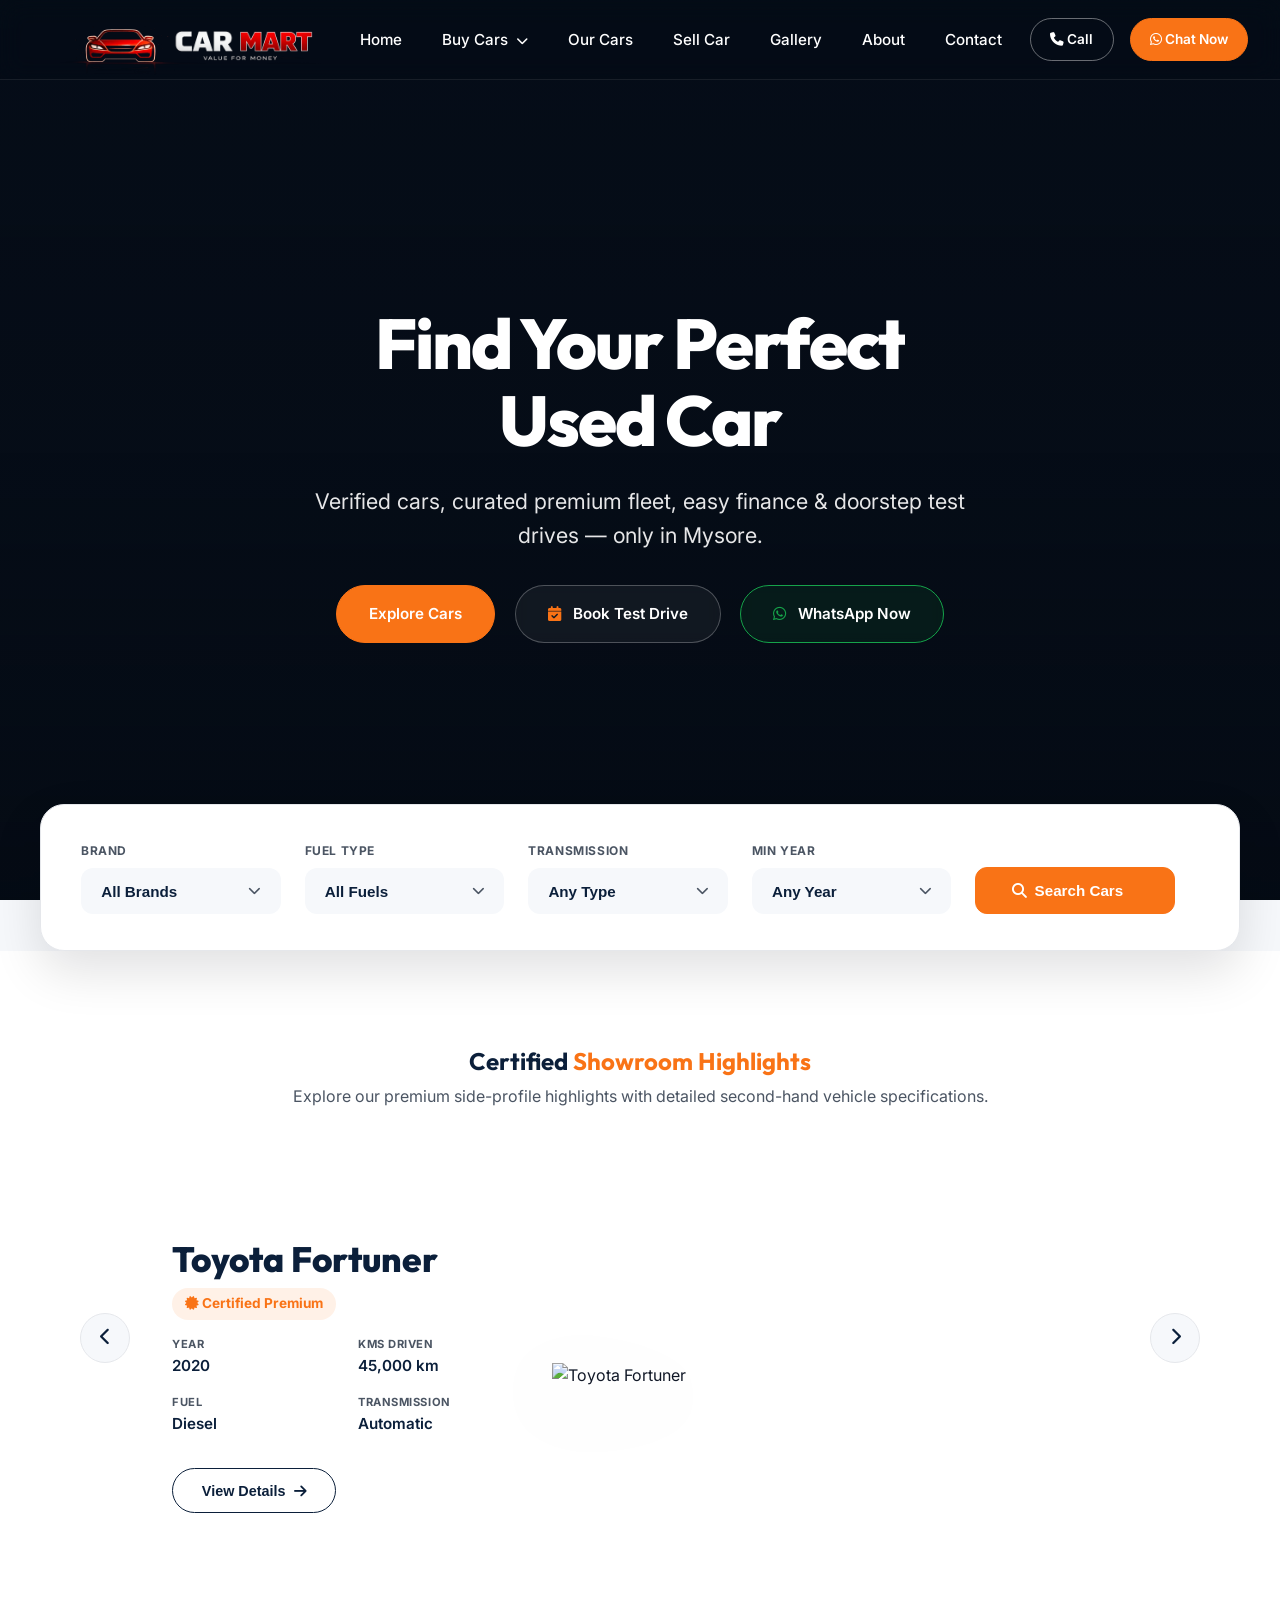
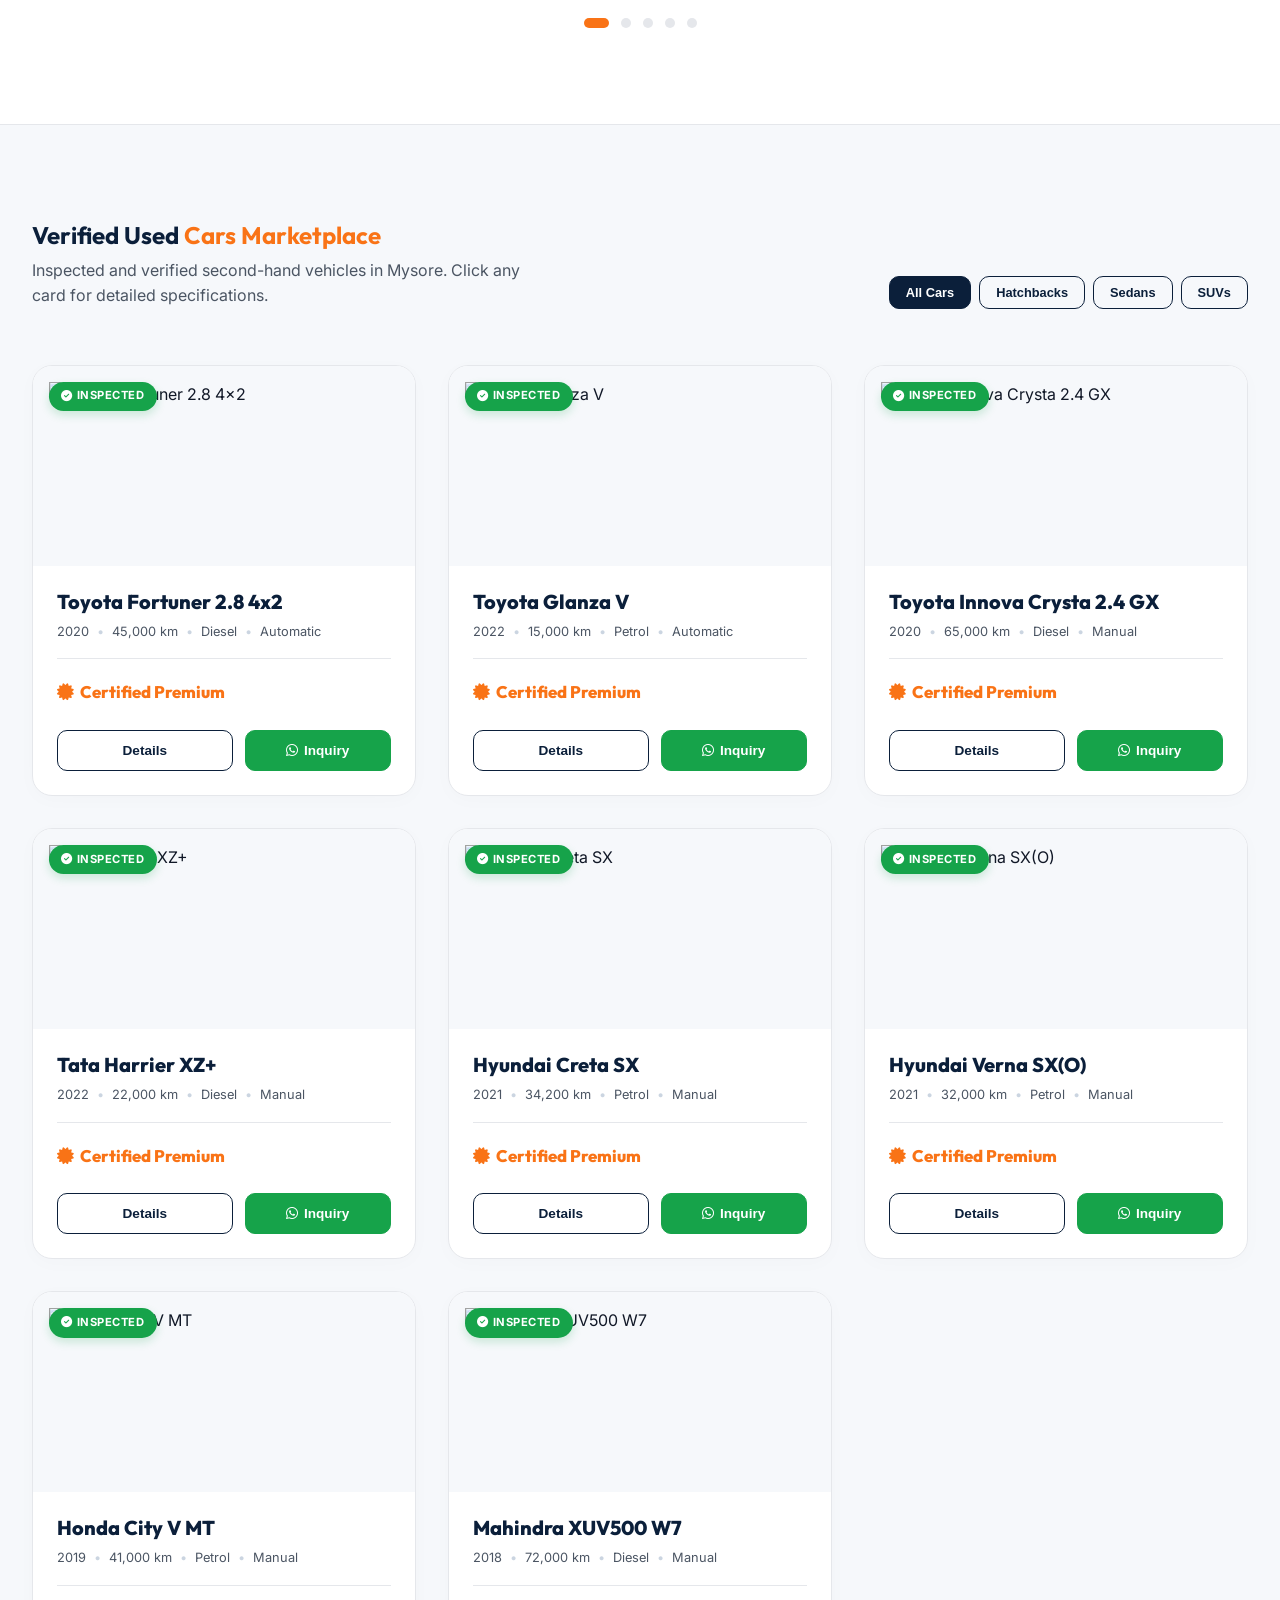
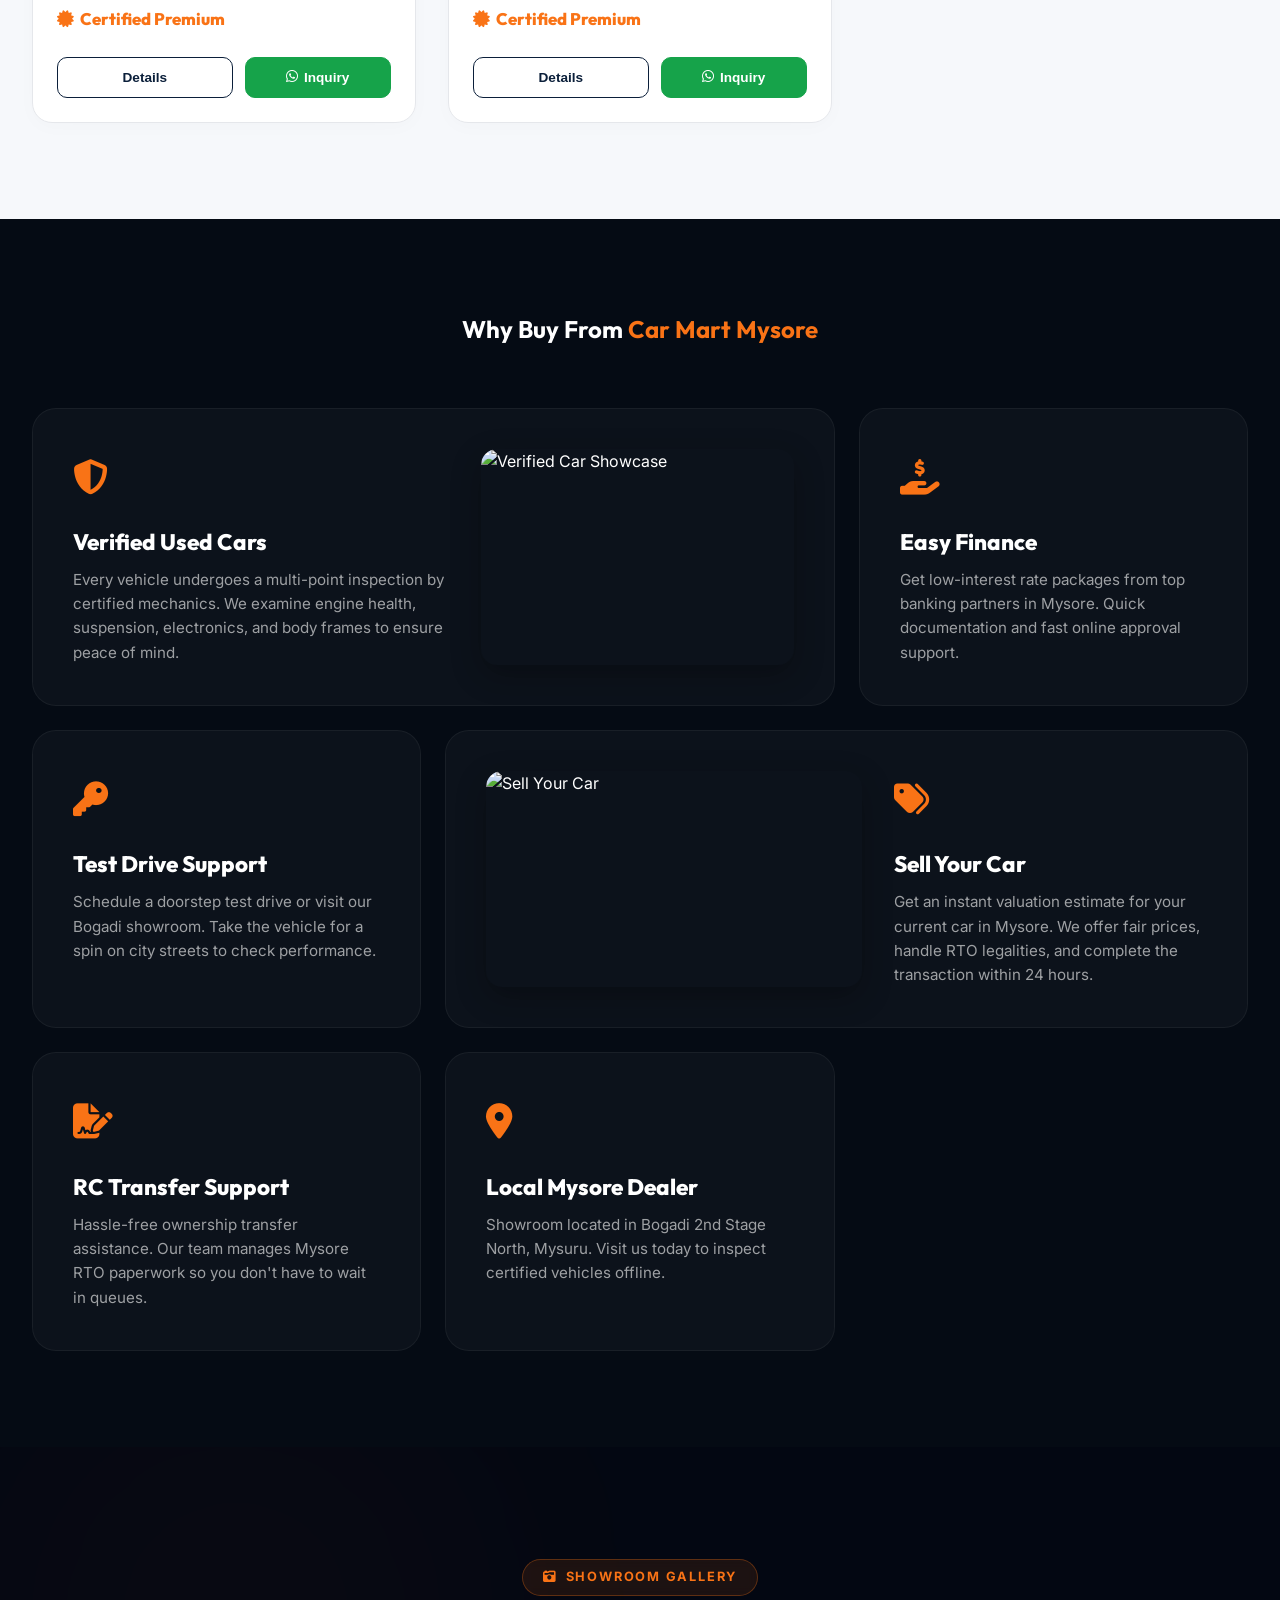
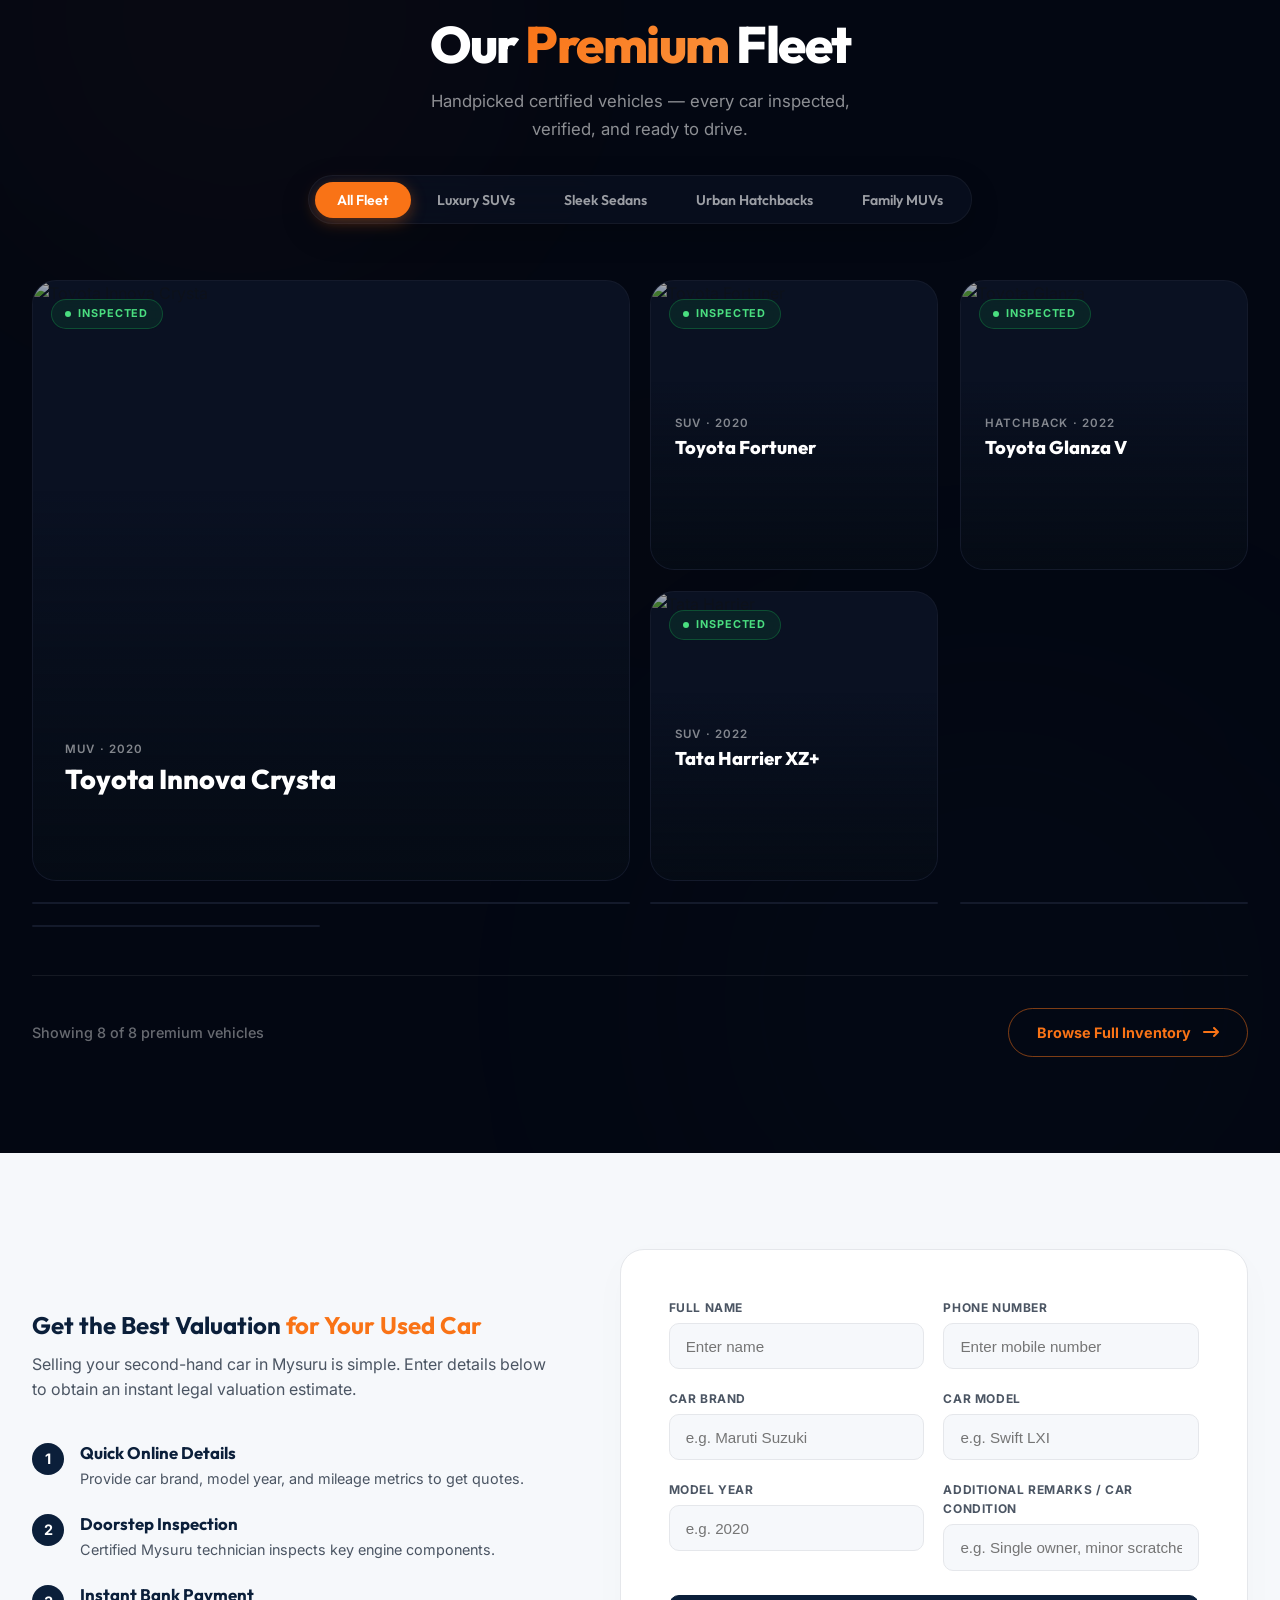
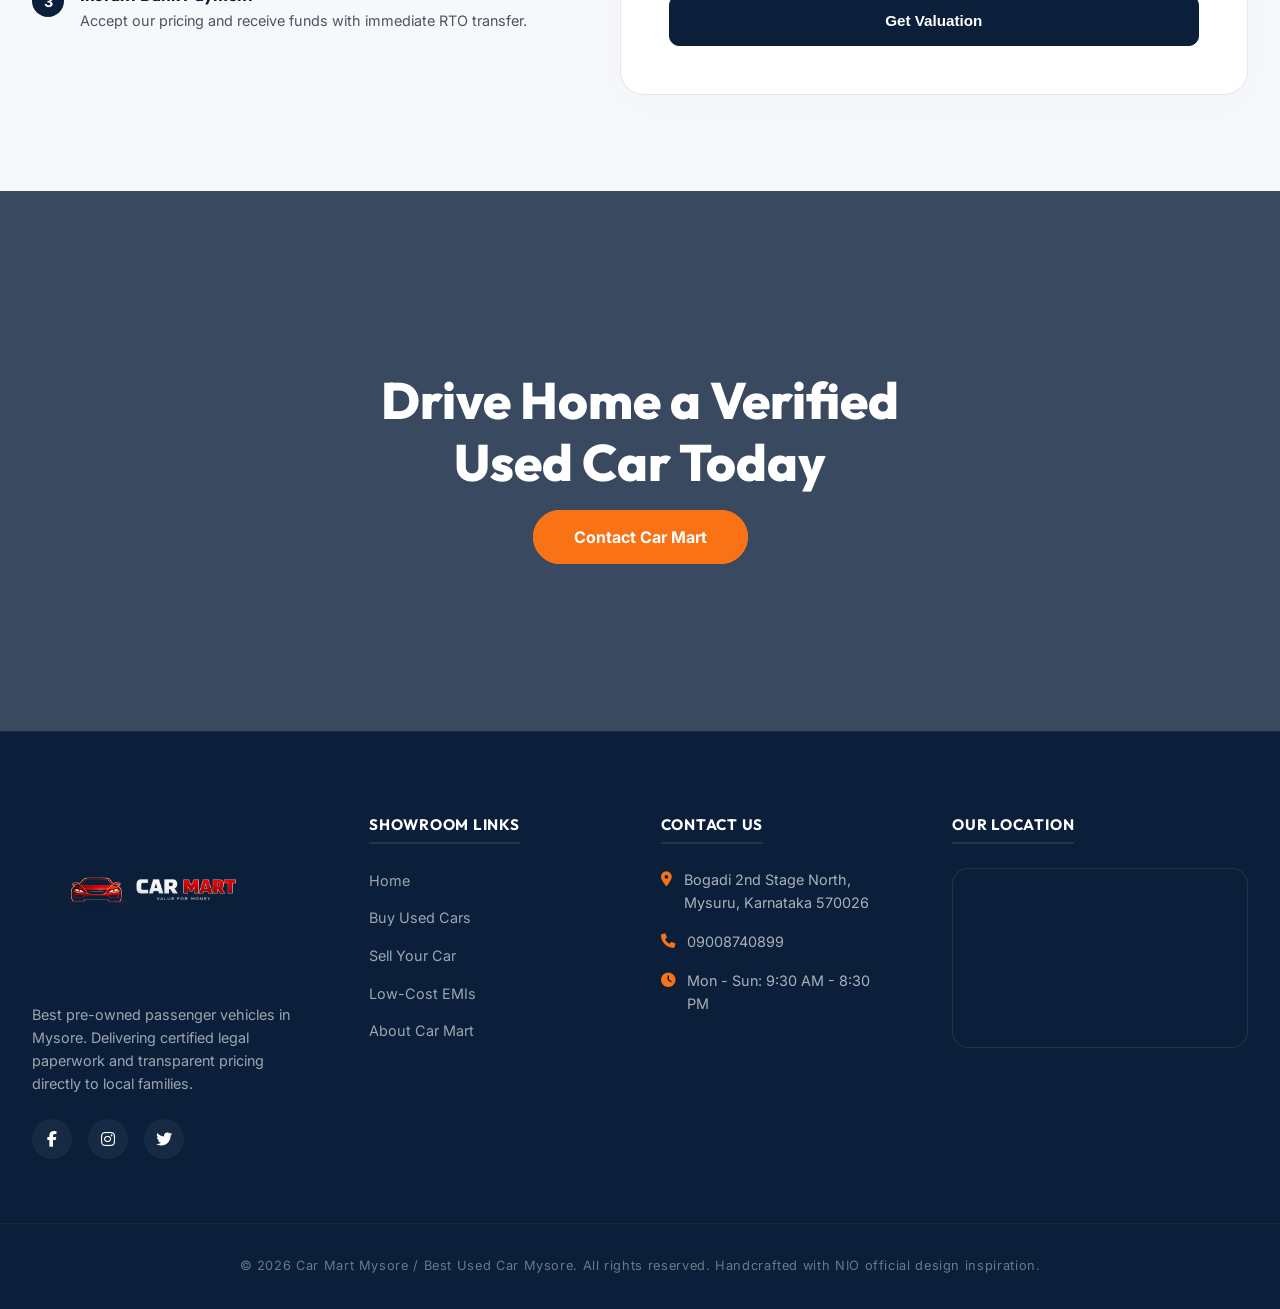
==== index.html @ 40cad40d "Update logo to logo2.png, update favicon, and fix mega menu alignment" ====
<!DOCTYPE html>
<html lang="en">

<head>
  <meta charset="UTF-8">
  <meta name="viewport" content="width=device-width, initial-scale=1.0">
  <title>Car Mart Mysore | Best Used Cars in Mysuru | Verified Second-Hand Showroom</title>
  <link rel="icon" type="image/png" href="logo2.png">
  <meta name="description"
    content="Verified second-hand used cars in Mysuru. Easy finance, multi-point inspections, test drive support, and transparent pricing at Bogadi 2nd Stage.">

  <!-- FontAwesome & CSS Stylesheet -->
  <link rel="stylesheet" href="https://cdnjs.cloudflare.com/ajax/libs/font-awesome/6.4.0/css/all.min.css">
  <link rel="stylesheet" href="style.css">
</head>

<body>


  <!-- ==========================================================================
       1. NAVIGATION BAR & MEGA MENU
       ========================================================================== -->
  <nav id="navbar">
    <div class="container nav-container">
      <a href="#hero" class="logo" style="position: relative; height: 50px; width: 300px;">
        <img src="logo2.png" alt="CAR MART Logo"
          style="height: 220px; width: auto; position: absolute; top: -75px; left: 0; z-index: 1001; pointer-events: none;">
      </a>

      <ul class="nav-links">
        <li class="nav-item"><a href="#hero" class="nav-link">Home</a></li>
        <li class="nav-item nav-item-mega">
          <a href="#featured-cars" class="nav-link">Buy Cars <i class="fa-solid fa-chevron-down"
              style="font-size: 0.75rem; margin-left: 0.25rem;"></i></a>
          <!-- Mega Menu Dropdown -->
          <div class="mega-menu">
            <div class="mega-container">
              <div class="mega-sidebar">
                <div class="mega-sidebar-title">Categories</div>
                <div class="mega-categories">
                  <a href="#featured-cars" class="mega-cat-link" onclick="filterByCategory('Hatchback')">Hatchbacks <i
                      class="fa-solid fa-arrow-right-long"></i></a>
                  <a href="#featured-cars" class="mega-cat-link" onclick="filterByCategory('Sedan')">Sedans <i
                      class="fa-solid fa-arrow-right-long"></i></a>
                  <a href="#featured-cars" class="mega-cat-link" onclick="filterByCategory('SUV')">SUVs <i
                      class="fa-solid fa-arrow-right-long"></i></a>
                  <a href="#featured-cars" class="mega-cat-link" onclick="filterByCategory('MUV')">MUVs / MPVs <i
                      class="fa-solid fa-arrow-right-long"></i></a>
                </div>
              </div>
              <div class="mega-grid">
                <div class="mega-car-card" onclick="triggerCarModal(1)">
                  <img src="public/images/fortuner.png" alt="Toyota Fortuner">
                  <div class="mega-car-name">Toyota Fortuner</div>
                </div>
                <div class="mega-car-card" onclick="triggerCarModal(2)">
                  <img src="public/images/glanza.png" alt="Toyota Glanza">
                  <div class="mega-car-name">Toyota Glanza</div>
                </div>
                <div class="mega-car-card" onclick="triggerCarModal(3)">
                  <img src="public/images/innova.png" alt="Toyota Innova Crysta">
                  <div class="mega-car-name">Innova Crysta</div>
                </div>
                <div class="mega-car-card" onclick="triggerCarModal(4)">
                  <img src="public/images/harrier.png" alt="Tata Harrier">
                  <div class="mega-car-name">Tata Harrier</div>
                </div>
                <div class="mega-car-card" onclick="triggerCarModal(5)">
                  <img src="public/images/creta.png" alt="Hyundai Creta">
                  <div class="mega-car-name">Hyundai Creta</div>
                </div>
                <div class="mega-car-card" onclick="triggerCarModal(6)">
                  <img src="public/images/verna.png" alt="Hyundai Verna">
                  <div class="mega-car-name">Hyundai Verna</div>
                </div>
                <div class="mega-car-card" onclick="triggerCarModal(7)">
                  <img src="public/images/city.png" alt="Honda City">
                  <div class="mega-car-name">Honda City</div>
                </div>
                <div class="mega-car-card" onclick="triggerCarModal(8)">
                  <img src="public/images/xuv500.png" alt="Mahindra XUV500">
                  <div class="mega-car-name">Mahindra XUV500</div>
                </div>
              </div>
            </div>
          </div>
        </li>
        <li class="nav-item"><a href="cars.html" class="nav-link">Our Cars</a></li>
        <li class="nav-item"><a href="#sell-car" class="nav-link">Sell Car</a></li>
        <li class="nav-item"><a href="#gallery" class="nav-link">Gallery</a></li>
        <li class="nav-item"><a href="#modular-grid" class="nav-link">About</a></li>
        <li class="nav-item"><a href="#contact" class="nav-link">Contact</a></li>
      </ul>

      <div class="nav-ctas">
        <a href="tel:09008740899" class="btn-nav btn-nav-outline"><i class="fa-solid fa-phone"></i> Call</a>
        <a href="https://wa.me/919008740899" target="_blank" class="btn-nav btn-nav-solid"><i
            class="fa-brands fa-whatsapp"></i> Chat Now</a>
      </div>
    </div>
  </nav>

  <!-- ==========================================================================
       2. FULLSCREEN CINEMATIC HERO
       ========================================================================== -->
  <header id="hero" style="background: #060e1a;">
    <video class="hero-video-bg" autoplay loop muted playsinline preload="auto">
      <source src="banner 2.mp4" type="video/mp4">
    </video>
    <div class="hero-overlay"></div>

    <div class="container">
      <div class="hero-content">
        <div class="hero-title-wrap">
          <h1 class="hero-title">Find Your Perfect<br>Used Car</h1>
        </div>
        <p class="hero-subtitle">Verified cars, curated premium fleet, easy finance &amp; doorstep test drives — only in
          Mysore.</p>
        <div class="hero-buttons">
          <a href="#featured-cars" class="btn-hero btn-hero-solid">Explore Cars</a>
          <a href="https://wa.me/919008740899?text=Hello%20Car%20Mart,%20I%20would%20like%20to%20book%20a%20doorstep%20test%20drive."
            target="_blank" class="btn-hero btn-hero-outline"><i class="fa-solid fa-calendar-check"
              style="margin-right:0.5rem;color:var(--accent-orange);"></i> Book Test Drive</a>
          <a href="https://wa.me/919008740899" target="_blank" class="btn-hero btn-hero-outline"
            style="border-color:#16A34A;background:rgba(22,163,74,0.1);"><i class="fa-brands fa-whatsapp"
              style="margin-right:0.5rem;color:#16A34A;"></i> WhatsApp Now</a>
        </div>
      </div>
    </div>

    <div class="scroll-indicator" onclick="scrollToSection('#search-section')">
      <span>Discover</span>
      <i class="fa-solid fa-chevron-down"></i>
    </div>
  </header>

  <!-- ==========================================================================
       3. FLOATING SEARCH PANEL
       ========================================================================== -->
  <div class="search-panel-wrapper" id="search-section">
    <div class="search-panel">
      <form class="search-grid" id="search-form" onsubmit="event.preventDefault(); handleSearchSubmit();">
        <div class="search-field">
          <label for="search-brand">Brand</label>
          <div class="search-select-wrapper">
            <select class="search-select" id="search-brand">
              <option value="">All Brands</option>
              <option value="Maruti Suzuki">Maruti Suzuki</option>
              <option value="Hyundai">Hyundai</option>
              <option value="Honda">Honda</option>
              <option value="Toyota">Toyota</option>
              <option value="Tata">Tata</option>
              <option value="Mahindra">Mahindra</option>
              <option value="Renault">Renault</option>
            </select>
          </div>
        </div>

        <div class="search-field">
          <label for="search-fuel">Fuel Type</label>
          <div class="search-select-wrapper">
            <select class="search-select" id="search-fuel">
              <option value="">All Fuels</option>
              <option value="Petrol">Petrol</option>
              <option value="Diesel">Diesel</option>
            </select>
          </div>
        </div>

        <div class="search-field">
          <label for="search-transmission">Transmission</label>
          <div class="search-select-wrapper">
            <select class="search-select" id="search-transmission">
              <option value="">Any Type</option>
              <option value="Manual">Manual</option>
              <option value="Automatic">Automatic</option>
            </select>
          </div>
        </div>

        <div class="search-field">
          <label for="search-year">Min Year</label>
          <div class="search-select-wrapper">
            <select class="search-select" id="search-year">
              <option value="">Any Year</option>
              <option value="2018">2018 & Above</option>
              <option value="2020">2020 & Above</option>
              <option value="2021">2021 & Above</option>
              <option value="2022">2022</option>
            </select>
          </div>
        </div>

        <button type="submit" class="btn-search">
          <i class="fa-solid fa-magnifying-glass"></i> Search Cars
        </button>
      </form>
    </div>
  </div>

  <!-- ==========================================================================
       4. WHITE CAR SLIDER SECTION
       ========================================================================== -->
  <section id="product-slider">
    <div class="container slider-container">
      <div class="slider-title">
        <h2>Certified <span>Showroom Highlights</span></h2>
        <p style="color: var(--text-muted); margin-top: 0.5rem;">Explore our premium side-profile highlights with
          detailed second-hand vehicle specifications.</p>
      </div>

      <button class="slider-arrow slider-arrow-left" onclick="slidePrev()"><i
          class="fa-solid fa-chevron-left"></i></button>
      <button class="slider-arrow slider-arrow-right" onclick="slideNext()"><i
          class="fa-solid fa-chevron-right"></i></button>

      <div class="slider-viewport" id="slider-viewport">
        <!-- Slide 1: Toyota Fortuner -->
        <div class="slide active" data-index="0">
          <div class="slide-content-left">
            <h3 class="slide-car-name">Toyota Fortuner</h3>
            <span class="slide-car-badge"
              style="display: inline-block; background: rgba(249, 115, 22, 0.1); color: var(--accent-orange); font-size: 0.85rem; font-weight: 700; padding: 0.3rem 0.8rem; border-radius: 9999px; margin-bottom: 1rem;"><i
                class="fa-solid fa-certificate"></i> Certified Premium</span>
            <div class="slide-specs-grid">
              <div class="slide-spec-item">
                <span class="slide-spec-label">Year</span>
                <span class="slide-spec-value">2020</span>
              </div>
              <div class="slide-spec-item">
                <span class="slide-spec-label">KMs Driven</span>
                <span class="slide-spec-value">45,000 km</span>
              </div>
              <div class="slide-spec-item">
                <span class="slide-spec-label">Fuel</span>
                <span class="slide-spec-value">Diesel</span>
              </div>
              <div class="slide-spec-item">
                <span class="slide-spec-label">Transmission</span>
                <span class="slide-spec-value">Automatic</span>
              </div>
            </div>
            <button class="btn-slide-detail" onclick="triggerCarModal(1)">View Details <i
                class="fa-solid fa-arrow-right"></i></button>
          </div>
          <div class="slide-image-right">
            <img src="public/images/fortuner.png" alt="Toyota Fortuner">
          </div>
        </div>

        <!-- Slide 2: Toyota Glanza -->
        <div class="slide" data-index="1">
          <div class="slide-content-left">
            <h3 class="slide-car-name">Toyota Glanza</h3>
            <span class="slide-car-badge"
              style="display: inline-block; background: rgba(249, 115, 22, 0.1); color: var(--accent-orange); font-size: 0.85rem; font-weight: 700; padding: 0.3rem 0.8rem; border-radius: 9999px; margin-bottom: 1rem;"><i
                class="fa-solid fa-certificate"></i> Certified Premium</span>
            <div class="slide-specs-grid">
              <div class="slide-spec-item">
                <span class="slide-spec-label">Year</span>
                <span class="slide-spec-value">2022</span>
              </div>
              <div class="slide-spec-item">
                <span class="slide-spec-label">KMs Driven</span>
                <span class="slide-spec-value">15,000 km</span>
              </div>
              <div class="slide-spec-item">
                <span class="slide-spec-label">Fuel</span>
                <span class="slide-spec-value">Petrol</span>
              </div>
              <div class="slide-spec-item">
                <span class="slide-spec-label">Transmission</span>
                <span class="slide-spec-value">Automatic</span>
              </div>
            </div>
            <button class="btn-slide-detail" onclick="triggerCarModal(2)">View Details <i
                class="fa-solid fa-arrow-right"></i></button>
          </div>
          <div class="slide-image-right">
            <img src="public/images/glanza.png" alt="Toyota Glanza">
          </div>
        </div>

        <!-- Slide 3: Toyota Innova Crysta -->
        <div class="slide" data-index="2">
          <div class="slide-content-left">
            <h3 class="slide-car-name">Toyota Innova Crysta</h3>
            <span class="slide-car-badge"
              style="display: inline-block; background: rgba(249, 115, 22, 0.1); color: var(--accent-orange); font-size: 0.85rem; font-weight: 700; padding: 0.3rem 0.8rem; border-radius: 9999px; margin-bottom: 1rem;"><i
                class="fa-solid fa-certificate"></i> Certified Premium</span>
            <div class="slide-specs-grid">
              <div class="slide-spec-item">
                <span class="slide-spec-label">Year</span>
                <span class="slide-spec-value">2020</span>
              </div>
              <div class="slide-spec-item">
                <span class="slide-spec-label">KMs Driven</span>
                <span class="slide-spec-value">65,000 km</span>
              </div>
              <div class="slide-spec-item">
                <span class="slide-spec-label">Fuel</span>
                <span class="slide-spec-value">Diesel</span>
              </div>
              <div class="slide-spec-item">
                <span class="slide-spec-label">Transmission</span>
                <span class="slide-spec-value">Manual</span>
              </div>
            </div>
            <button class="btn-slide-detail" onclick="triggerCarModal(3)">View Details <i
                class="fa-solid fa-arrow-right"></i></button>
          </div>
          <div class="slide-image-right">
            <img src="public/images/innova.png" alt="Toyota Innova Crysta">
          </div>
        </div>

        <!-- Slide 4: Tata Harrier -->
        <div class="slide" data-index="3">
          <div class="slide-content-left">
            <h3 class="slide-car-name">Tata Harrier</h3>
            <span class="slide-car-badge"
              style="display: inline-block; background: rgba(249, 115, 22, 0.1); color: var(--accent-orange); font-size: 0.85rem; font-weight: 700; padding: 0.3rem 0.8rem; border-radius: 9999px; margin-bottom: 1rem;"><i
                class="fa-solid fa-certificate"></i> Certified Premium</span>
            <div class="slide-specs-grid">
              <div class="slide-spec-item">
                <span class="slide-spec-label">Year</span>
                <span class="slide-spec-value">2022</span>
              </div>
              <div class="slide-spec-item">
                <span class="slide-spec-label">KMs Driven</span>
                <span class="slide-spec-value">22,000 km</span>
              </div>
              <div class="slide-spec-item">
                <span class="slide-spec-label">Fuel</span>
                <span class="slide-spec-value">Diesel</span>
              </div>
              <div class="slide-spec-item">
                <span class="slide-spec-label">Transmission</span>
                <span class="slide-spec-value">Manual</span>
              </div>
            </div>
            <button class="btn-slide-detail" onclick="triggerCarModal(4)">View Details <i
                class="fa-solid fa-arrow-right"></i></button>
          </div>
          <div class="slide-image-right">
            <img src="public/images/harrier.png" alt="Tata Harrier">
          </div>
        </div>

        <!-- Slide 5: Hyundai Creta -->
        <div class="slide" data-index="4">
          <div class="slide-content-left">
            <h3 class="slide-car-name">Hyundai Creta</h3>
            <span class="slide-car-badge"
              style="display: inline-block; background: rgba(249, 115, 22, 0.1); color: var(--accent-orange); font-size: 0.85rem; font-weight: 700; padding: 0.3rem 0.8rem; border-radius: 9999px; margin-bottom: 1rem;"><i
                class="fa-solid fa-certificate"></i> Certified Premium</span>
            <div class="slide-specs-grid">
              <div class="slide-spec-item">
                <span class="slide-spec-label">Year</span>
                <span class="slide-spec-value">2021</span>
              </div>
              <div class="slide-spec-item">
                <span class="slide-spec-label">KMs Driven</span>
                <span class="slide-spec-value">34,200 km</span>
              </div>
              <div class="slide-spec-item">
                <span class="slide-spec-label">Fuel</span>
                <span class="slide-spec-value">Petrol</span>
              </div>
              <div class="slide-spec-item">
                <span class="slide-spec-label">Transmission</span>
                <span class="slide-spec-value">Manual</span>
              </div>
            </div>
            <button class="btn-slide-detail" onclick="triggerCarModal(5)">View Details <i
                class="fa-solid fa-arrow-right"></i></button>
          </div>
          <div class="slide-image-right">
            <img src="public/images/creta.png" alt="Hyundai Creta">
          </div>
        </div>
      </div>

      <div class="slider-dots" id="slider-dots">
        <button class="slider-dot active" onclick="slideTo(0)"></button>
        <button class="slider-dot" onclick="slideTo(1)"></button>
        <button class="slider-dot" onclick="slideTo(2)"></button>
        <button class="slider-dot" onclick="slideTo(3)"></button>
        <button class="slider-dot" onclick="slideTo(4)"></button>
      </div>
    </div>
  </section>

  <!-- ==========================================================================
       5. FEATURED USED CARS GRID
       ========================================================================== -->
  <section id="featured-cars">
    <div class="container">
      <div class="section-header">
        <div>
          <h2 class="section-title">Verified Used <span>Cars Marketplace</span></h2>
          <p class="section-desc">Inspected and verified second-hand vehicles in Mysore. Click any card for detailed
            specifications.</p>
        </div>
        <div id="filter-pills-container" style="display: flex; gap: 0.5rem; flex-wrap: wrap;">
          <button class="btn-card-detail"
            style="padding: 0.5rem 1rem; font-size: 0.8rem; background: var(--primary); color: #FFF; border-color: var(--primary);"
            id="btn-filter-all" onclick="resetFilters()">All Cars</button>
          <button class="btn-card-detail" style="padding: 0.5rem 1rem; font-size: 0.8rem;" id="btn-filter-hatch"
            onclick="filterByCategory('Hatchback')">Hatchbacks</button>
          <button class="btn-card-detail" style="padding: 0.5rem 1rem; font-size: 0.8rem;" id="btn-filter-sedan"
            onclick="filterByCategory('Sedan')">Sedans</button>
          <button class="btn-card-detail" style="padding: 0.5rem 1rem; font-size: 0.8rem;" id="btn-filter-suv"
            onclick="filterByCategory('SUV')">SUVs</button>
        </div>
      </div>

      <div class="grid car-grid" id="cars-grid-container">
        <!-- Rendered Dynamically via JS -->
      </div>
    </div>
  </section>

  <!-- ==========================================================================
       6. BLACK MODULAR GRID SECTION
       ========================================================================== -->
  <section id="modular-grid">
    <div class="container">
      <h2 class="grid-title">Why Buy From <span>Car Mart Mysore</span></h2>

      <div class="modular-layout">
        <!-- Card 1: Verified Cars (Double Width) -->
        <div class="grid-card grid-card-double">
          <div>
            <div class="grid-card-icon"><i class="fa-solid fa-shield-halved"></i></div>
            <h3 class="grid-card-title">Verified Used Cars</h3>
            <p class="grid-card-text">Every vehicle undergoes a multi-point inspection by certified mechanics. We
              examine engine health, suspension, electronics, and body frames to ensure peace of mind.</p>
          </div>
          <img src="public/images/creta.png" alt="Verified Car Showcase" class="grid-card-double-img">
        </div>

        <!-- Card 2: Easy Finance -->
        <div class="grid-card">
          <div>
            <div class="grid-card-icon"><i class="fa-solid fa-hand-holding-dollar"></i></div>
            <h3 class="grid-card-title">Easy Finance</h3>
            <p class="grid-card-text">Get low-interest rate packages from top banking partners in Mysore. Quick
              documentation and fast online approval support.</p>
          </div>
        </div>

        <!-- Card 3: Test Drive Available -->
        <div class="grid-card">
          <div>
            <div class="grid-card-icon"><i class="fa-solid fa-key"></i></div>
            <h3 class="grid-card-title">Test Drive Support</h3>
            <p class="grid-card-text">Schedule a doorstep test drive or visit our Bogadi showroom. Take the vehicle for
              a spin on city streets to check performance.</p>
          </div>
        </div>

        <!-- Card 4: Sell Your Car (Double Width) -->
        <div class="grid-card grid-card-double">
          <img src="public/images/swift.png" alt="Sell Your Car" class="grid-card-double-img">
          <div>
            <div class="grid-card-icon"><i class="fa-solid fa-tags"></i></div>
            <h3 class="grid-card-title">Sell Your Car</h3>
            <p class="grid-card-text">Get an instant valuation estimate for your current car in Mysore. We offer fair
              prices, handle RTO legalities, and complete the transaction within 24 hours.</p>
          </div>
        </div>

        <!-- Card 5: RC Transfer Support -->
        <div class="grid-card">
          <div>
            <div class="grid-card-icon"><i class="fa-solid fa-file-signature"></i></div>
            <h3 class="grid-card-title">RC Transfer Support</h3>
            <p class="grid-card-text">Hassle-free ownership transfer assistance. Our team manages Mysore RTO paperwork
              so you don't have to wait in queues.</p>
          </div>
        </div>

        <!-- Card 6: Local Mysore Dealer -->
        <div class="grid-card">
          <div>
            <div class="grid-card-icon"><i class="fa-solid fa-location-dot"></i></div>
            <h3 class="grid-card-title">Local Mysore Dealer</h3>
            <p class="grid-card-text">Showroom located in Bogadi 2nd Stage North, Mysuru. Visit us today to inspect
              certified vehicles offline.</p>
          </div>
        </div>
      </div>
    </div>
  </section>



  <!-- ==========================================================================
       8. PREMIUM GALLERY SECTION
       ========================================================================== -->
  <section id="gallery" class="gallery-section">
    <div class="gallery-bg-blur glow-1"></div>
    <div class="gallery-bg-blur glow-2"></div>
    <div class="gallery-bg-blur glow-3"></div>

    <div class="container">
      <!-- Section Header -->
      <div class="gallery-header">
        <div class="gallery-label"><i class="fa-solid fa-camera-retro"></i> Showroom Gallery</div>
        <h2 class="gallery-title">Our <span>Premium</span> Fleet</h2>
        <p class="gallery-subtitle">Handpicked certified vehicles — every car inspected, verified, and ready to drive.
        </p>
      </div>

      <!-- Gallery Category Filters -->
      <div class="gallery-filters-wrapper">
        <div class="gallery-filters">
          <button class="gallery-filter-btn active" onclick="filterGallery('All', this)">All Fleet</button>
          <button class="gallery-filter-btn" onclick="filterGallery('SUV', this)">Luxury SUVs</button>
          <button class="gallery-filter-btn" onclick="filterGallery('Sedan', this)">Sleek Sedans</button>
          <button class="gallery-filter-btn" onclick="filterGallery('Hatchback', this)">Urban Hatchbacks</button>
          <button class="gallery-filter-btn" onclick="filterGallery('MUV', this)">Family MUVs</button>
        </div>
      </div>

      <!-- Main Gallery Grid -->
      <div class="gallery-grid">

        <!-- SPOTLIGHT: Large feature card (spans 2 rows) -->
        <div class="gallery-item gallery-spotlight" data-category="MUV" onclick="triggerCarModal(3)">
          <div class="gallery-glow"></div>
          <div class="gallery-img-wrap">
            <img src="public/images/innova.png" alt="Toyota Innova Crysta" loading="lazy">
          </div>
          <div class="gallery-overlay">
            <div class="gallery-tag"><span class="gallery-tag-dot"></span> Inspected</div>
            <div class="gallery-item-info">
              <span class="gallery-item-cat">MUV · 2020</span>
              <h3 class="gallery-item-name">Toyota Innova Crysta</h3>
              <div class="gallery-item-specs">
                <span class="spec-pill"><i class="fa-solid fa-calendar-days"></i> 2020</span>
                <span class="spec-pill"><i class="fa-solid fa-gauge-high"></i> 65K km</span>
                <span class="spec-pill"><i class="fa-solid fa-gas-pump"></i> Diesel</span>
                <span class="spec-pill"><i class="fa-solid fa-gears"></i> Manual</span>
              </div>
            </div>
            <div class="gallery-cta">View Details <i class="fa-solid fa-arrow-right"></i></div>
          </div>
          <div class="gallery-shimmer"></div>
        </div>

        <!-- Card 2 -->
        <div class="gallery-item" data-category="SUV" onclick="triggerCarModal(1)">
          <div class="gallery-glow"></div>
          <div class="gallery-img-wrap">
            <img src="public/images/fortuner.png" alt="Toyota Fortuner" loading="lazy">
          </div>
          <div class="gallery-overlay">
            <div class="gallery-tag"><span class="gallery-tag-dot"></span> Inspected</div>
            <div class="gallery-item-info">
              <span class="gallery-item-cat">SUV · 2020</span>
              <h3 class="gallery-item-name">Toyota Fortuner</h3>
              <div class="gallery-item-specs">
                <span class="spec-pill"><i class="fa-solid fa-calendar-days"></i> 2020</span>
                <span class="spec-pill"><i class="fa-solid fa-gauge-high"></i> 45K km</span>
                <span class="spec-pill"><i class="fa-solid fa-gas-pump"></i> Diesel</span>
                <span class="spec-pill"><i class="fa-solid fa-gears"></i> Auto</span>
              </div>
            </div>
            <div class="gallery-cta">View Details <i class="fa-solid fa-arrow-right"></i></div>
          </div>
          <div class="gallery-shimmer"></div>
        </div>

        <!-- Card 3 -->
        <div class="gallery-item" data-category="Hatchback" onclick="triggerCarModal(2)">
          <div class="gallery-glow"></div>
          <div class="gallery-img-wrap">
            <img src="public/images/glanza.png" alt="Toyota Glanza" loading="lazy">
          </div>
          <div class="gallery-overlay">
            <div class="gallery-tag"><span class="gallery-tag-dot"></span> Inspected</div>
            <div class="gallery-item-info">
              <span class="gallery-item-cat">Hatchback · 2022</span>
              <h3 class="gallery-item-name">Toyota Glanza V</h3>
              <div class="gallery-item-specs">
                <span class="spec-pill"><i class="fa-solid fa-calendar-days"></i> 2022</span>
                <span class="spec-pill"><i class="fa-solid fa-gauge-high"></i> 15K km</span>
                <span class="spec-pill"><i class="fa-solid fa-gas-pump"></i> Petrol</span>
                <span class="spec-pill"><i class="fa-solid fa-gears"></i> Auto</span>
              </div>
            </div>
            <div class="gallery-cta">View Details <i class="fa-solid fa-arrow-right"></i></div>
          </div>
          <div class="gallery-shimmer"></div>
        </div>

        <!-- Card 4 -->
        <div class="gallery-item" data-category="SUV" onclick="triggerCarModal(4)">
          <div class="gallery-glow"></div>
          <div class="gallery-img-wrap">
            <img src="public/images/harrier.png" alt="Tata Harrier" loading="lazy">
          </div>
          <div class="gallery-overlay">
            <div class="gallery-tag"><span class="gallery-tag-dot"></span> Inspected</div>
            <div class="gallery-item-info">
              <span class="gallery-item-cat">SUV · 2022</span>
              <h3 class="gallery-item-name">Tata Harrier XZ+</h3>
              <div class="gallery-item-specs">
                <span class="spec-pill"><i class="fa-solid fa-calendar-days"></i> 2022</span>
                <span class="spec-pill"><i class="fa-solid fa-gauge-high"></i> 22K km</span>
                <span class="spec-pill"><i class="fa-solid fa-gas-pump"></i> Diesel</span>
                <span class="spec-pill"><i class="fa-solid fa-gears"></i> Manual</span>
              </div>
            </div>
            <div class="gallery-cta">View Details <i class="fa-solid fa-arrow-right"></i></div>
          </div>
          <div class="gallery-shimmer"></div>
        </div>

        <!-- Card 5: Wide card -->
        <div class="gallery-item gallery-wide" data-category="SUV" onclick="triggerCarModal(5)">
          <div class="gallery-glow"></div>
          <div class="gallery-img-wrap">
            <img src="public/images/creta.png" alt="Hyundai Creta" loading="lazy">
          </div>
          <div class="gallery-overlay">
            <div class="gallery-tag"><span class="gallery-tag-dot"></span> Inspected</div>
            <div class="gallery-item-info">
              <span class="gallery-item-cat">SUV · 2021</span>
              <h3 class="gallery-item-name">Hyundai Creta SX</h3>
              <div class="gallery-item-specs">
                <span class="spec-pill"><i class="fa-solid fa-calendar-days"></i> 2021</span>
                <span class="spec-pill"><i class="fa-solid fa-gauge-high"></i> 34K km</span>
                <span class="spec-pill"><i class="fa-solid fa-gas-pump"></i> Petrol</span>
                <span class="spec-pill"><i class="fa-solid fa-gears"></i> Manual</span>
              </div>
            </div>
            <div class="gallery-cta">View Details <i class="fa-solid fa-arrow-right"></i></div>
          </div>
          <div class="gallery-shimmer"></div>
        </div>

        <!-- Card 6 -->
        <div class="gallery-item" data-category="Sedan" onclick="triggerCarModal(6)">
          <div class="gallery-glow"></div>
          <div class="gallery-img-wrap">
            <img src="public/images/verna.png" alt="Hyundai Verna" loading="lazy">
          </div>
          <div class="gallery-overlay">
            <div class="gallery-tag"><span class="gallery-tag-dot"></span> Inspected</div>
            <div class="gallery-item-info">
              <span class="gallery-item-cat">Sedan · 2021</span>
              <h3 class="gallery-item-name">Hyundai Verna SX(O)</h3>
              <div class="gallery-item-specs">
                <span class="spec-pill"><i class="fa-solid fa-calendar-days"></i> 2021</span>
                <span class="spec-pill"><i class="fa-solid fa-gauge-high"></i> 32K km</span>
                <span class="spec-pill"><i class="fa-solid fa-gas-pump"></i> Petrol</span>
                <span class="spec-pill"><i class="fa-solid fa-gears"></i> Manual</span>
              </div>
            </div>
            <div class="gallery-cta">View Details <i class="fa-solid fa-arrow-right"></i></div>
          </div>
          <div class="gallery-shimmer"></div>
        </div>

        <!-- Card 7 -->
        <div class="gallery-item" data-category="Sedan" onclick="triggerCarModal(7)">
          <div class="gallery-glow"></div>
          <div class="gallery-img-wrap">
            <img src="public/images/city.png" alt="Honda City" loading="lazy">
          </div>
          <div class="gallery-overlay">
            <div class="gallery-tag"><span class="gallery-tag-dot"></span> Inspected</div>
            <div class="gallery-item-info">
              <span class="gallery-item-cat">Sedan · 2019</span>
              <h3 class="gallery-item-name">Honda City V MT</h3>
              <div class="gallery-item-specs">
                <span class="spec-pill"><i class="fa-solid fa-calendar-days"></i> 2019</span>
                <span class="spec-pill"><i class="fa-solid fa-gauge-high"></i> 41K km</span>
                <span class="spec-pill"><i class="fa-solid fa-gas-pump"></i> Petrol</span>
                <span class="spec-pill"><i class="fa-solid fa-gears"></i> Manual</span>
              </div>
            </div>
            <div class="gallery-cta">View Details <i class="fa-solid fa-arrow-right"></i></div>
          </div>
          <div class="gallery-shimmer"></div>
        </div>

        <!-- Card 8 -->
        <div class="gallery-item" data-category="SUV" onclick="triggerCarModal(8)">
          <div class="gallery-glow"></div>
          <div class="gallery-img-wrap">
            <img src="public/images/xuv500.png" alt="Mahindra XUV500" loading="lazy">
          </div>
          <div class="gallery-overlay">
            <div class="gallery-tag"><span class="gallery-tag-dot"></span> Inspected</div>
            <div class="gallery-item-info">
              <span class="gallery-item-cat">SUV · 2018</span>
              <h3 class="gallery-item-name">Mahindra XUV500 W7</h3>
              <div class="gallery-item-specs">
                <span class="spec-pill"><i class="fa-solid fa-calendar-days"></i> 2018</span>
                <span class="spec-pill"><i class="fa-solid fa-gauge-high"></i> 72K km</span>
                <span class="spec-pill"><i class="fa-solid fa-gas-pump"></i> Diesel</span>
                <span class="spec-pill"><i class="fa-solid fa-gears"></i> Manual</span>
              </div>
            </div>
            <div class="gallery-cta">View Details <i class="fa-solid fa-arrow-right"></i></div>
          </div>
          <div class="gallery-shimmer"></div>
        </div>

      </div>

      <!-- Bottom CTA -->
      <div class="gallery-bottom-cta">
        <p id="gallery-count-text">Showing 8 of 8 premium vehicles</p>
        <a href="#featured-cars" class="gallery-btn-all" onclick="scrollToSection('#featured-cars')">
          <span>Browse Full Inventory</span>
          <i class="fa-solid fa-arrow-right-long"></i>
        </a>
      </div>
    </div>
  </section>

  <!-- ==========================================================================
       9. SELL YOUR CAR SECTION
       ========================================================================== -->
  <section id="sell-car">
    <div class="container sell-wrapper">
      <div class="sell-details">
        <h2>Get the Best Valuation <span>for Your Used Car</span></h2>
        <p>Selling your second-hand car in Mysuru is simple. Enter details below to obtain an instant legal valuation
          estimate.</p>

        <div class="sell-steps">
          <div class="sell-step">
            <div class="sell-step-num">1</div>
            <div class="sell-step-info">
              <h4>Quick Online Details</h4>
              <p>Provide car brand, model year, and mileage metrics to get quotes.</p>
            </div>
          </div>
          <div class="sell-step">
            <div class="sell-step-num">2</div>
            <div class="sell-step-info">
              <h4>Doorstep Inspection</h4>
              <p>Certified Mysuru technician inspects key engine components.</p>
            </div>
          </div>
          <div class="sell-step">
            <div class="sell-step-num">3</div>
            <div class="sell-step-info">
              <h4>Instant Bank Payment</h4>
              <p>Accept our pricing and receive funds with immediate RTO transfer.</p>
            </div>
          </div>
        </div>
      </div>

      <div class="sell-card">
        <form id="sell-form" onsubmit="event.preventDefault(); handleSellSubmit();">
          <div class="form-grid">
            <div class="form-input-group">
              <label for="sell-name">Full Name</label>
              <input type="text" id="sell-name" class="form-input" required placeholder="Enter name">
            </div>

            <div class="form-input-group">
              <label for="sell-phone">Phone Number</label>
              <input type="tel" id="sell-phone" class="form-input" required placeholder="Enter mobile number">
            </div>

            <div class="form-input-group">
              <label for="sell-brand">Car Brand</label>
              <input type="text" id="sell-brand" class="form-input" required placeholder="e.g. Maruti Suzuki">
            </div>

            <div class="form-input-group">
              <label for="sell-model">Car Model</label>
              <input type="text" id="sell-model" class="form-input" required placeholder="e.g. Swift LXI">
            </div>

            <div class="form-input-group">
              <label for="sell-year">Model Year</label>
              <input type="number" id="sell-year" class="form-input" required min="2010" max="2026"
                placeholder="e.g. 2020">
            </div>

            <div class="form-input-group">
              <label for="sell-remarks">Additional Remarks / Car Condition</label>
              <input type="text" id="sell-remarks" class="form-input" placeholder="e.g. Single owner, minor scratches">
            </div>
          </div>

          <button type="submit" class="btn-form-submit">Get Valuation</button>
        </form>
      </div>
    </div>
  </section>

  <!-- ==========================================================================
       9. FINAL CINEMATIC SECTION
       ========================================================================== -->
  <section id="final-banner">
    <video class="banner-video-bg" autoplay loop muted playsinline>
      <source src="banner1.mp4" type="video/mp4">
    </video>
    <div class="banner-overlay"></div>
    <div class="banner-content">
      <h2 class="banner-title">Drive Home a Verified<br>Used Car Today</h2>
      <a href="#contact" class="btn-banner">Contact Car Mart</a>
    </div>
  </section>

  <!-- ==========================================================================
       10. CONTACT FOOTER
       ========================================================================== -->
  <footer id="contact">
    <div class="container footer-grid">
      <div class="footer-brand">
        <img src="logo2.png" alt="CAR MART Logo" style="height: 160px; width: auto; margin-bottom: 1.5rem;">
        <p>Best pre-owned passenger vehicles in Mysore. Delivering certified legal paperwork and transparent pricing
          directly to local families.</p>
        <div class="footer-socials">
          <a href="#" class="social-icon"><i class="fa-brands fa-facebook-f"></i></a>
          <a href="#" class="social-icon"><i class="fa-brands fa-instagram"></i></a>
          <a href="#" class="social-icon"><i class="fa-brands fa-twitter"></i></a>
        </div>
      </div>

      <div class="footer-links-col">
        <h4>Showroom Links</h4>
        <ul class="footer-links">
          <li><a href="#hero" class="footer-link">Home</a></li>
          <li><a href="#featured-cars" class="footer-link">Buy Used Cars</a></li>
          <li><a href="#sell-car" class="footer-link">Sell Your Car</a></li>
          <li><a href="#emi-calculator" class="footer-link">Low-Cost EMIs</a></li>
          <li><a href="#modular-grid" class="footer-link">About Car Mart</a></li>
        </ul>
      </div>

      <div class="footer-links-col">
        <h4>Contact Us</h4>
        <div class="footer-contact-info">
          <div class="footer-contact-item">
            <i class="fa-solid fa-location-dot"></i>
            <span>Bogadi 2nd Stage North,<br>Mysuru, Karnataka 570026</span>
          </div>
          <div class="footer-contact-item">
            <i class="fa-solid fa-phone"></i>
            <a href="tel:09008740899" style="color: inherit;">09008740899</a>
          </div>
          <div class="footer-contact-item">
            <i class="fa-solid fa-clock"></i>
            <span>Mon - Sun: 9:30 AM - 8:30 PM</span>
          </div>
        </div>
      </div>

      <div class="footer-links-col">
        <h4>Our Location</h4>
        <div class="footer-map-wrap">
          <!-- Embed Google Maps Bogadi Mysore Location -->
          <iframe
            src="https://www.google.com/maps/embed?pb=!1m18!1m12!1m3!1d3898.3496924845564!2d76.6080517757962!3d12.302319087957723!2m3!1f0!2f0!3f0!3m2!1i1024!2i768!4f13.1!3m3!1m2!1s0x3baf7ad399999999%3A0xe54e63e26bbbbbbb!2sBogadi%202nd%20Stage%20North%2C%20Mysuru%2C%20Karnataka%20570026!5e0!3m2!1sen!2sin!4v1716123000000!5m2!1sen!2sin"
            allowfullscreen="" loading="lazy"></iframe>
        </div>
      </div>
    </div>

    <div class="container footer-bottom">
      &copy; 2026 Car Mart Mysore / Best Used Car Mysore. All rights reserved. Handcrafted with NIO official design
      inspiration.
    </div>
  </footer>

  <!-- ==========================================================================
       11. DYNAMIC MODALS (CAR DETAIL & SUCCESS POPOVER)
       ========================================================================== -->
  <!-- Car Detail Modal -->
  <div class="modal-overlay" id="car-modal">
    <div class="modal-card">
      <button class="modal-close" onclick="closeCarModal()"><i class="fa-solid fa-xmark"></i></button>
      <h3 class="modal-title" id="modal-car-name">Maruti Suzuki Swift</h3>
      <div class="modal-body-grid">
        <div class="modal-img-wrap">
          <img id="modal-car-img" src="public/images/swift.png" alt="Car Detail Showcase">
        </div>

        <div class="modal-info-list">
          <div class="modal-info-item">
            <span class="modal-info-label">Year</span>
            <span class="modal-info-val" id="modal-car-year">2020</span>
          </div>
          <div class="modal-info-item">
            <span class="modal-info-label">KMs Driven</span>
            <span class="modal-info-val" id="modal-car-km">45,000 km</span>
          </div>
          <div class="modal-info-item">
            <span class="modal-info-label">Fuel Type</span>
            <span class="modal-info-val" id="modal-car-fuel">Petrol</span>
          </div>
          <div class="modal-info-item">
            <span class="modal-info-label">Transmission</span>
            <span class="modal-info-val" id="modal-car-transmission">Manual</span>
          </div>
          <div class="modal-info-item">
            <span class="modal-info-label">Status</span>
            <span class="modal-info-val" id="modal-car-status"
              style="color: var(--accent-green); font-size: 1.05rem; font-weight: 600;">Available</span>
          </div>
          <div class="modal-info-item">
            <span class="modal-info-label">Warranty</span>
            <span class="modal-info-val" id="modal-car-warranty"
              style="color: var(--accent-orange); font-weight: 600;">1-Year Warranty Included</span>
          </div>
          <div class="modal-info-item"
            style="border: none; padding-top: 1rem; display: grid; grid-template-columns: 1fr; gap: 0.5rem;">
            <a href="https://wa.me/919008740899" target="_blank" class="btn-card-whatsapp" id="modal-whatsapp-link"><i
                class="fa-brands fa-whatsapp"></i> Chat on WhatsApp</a>
          </div>
        </div>

        <div class="modal-checklist">
          <h4 class="modal-checklist-title"><i class="fa-solid fa-clipboard-check"
              style="color: var(--accent-green); margin-right: 0.5rem;"></i> 150-Point Certified Inspection</h4>
          <div class="modal-checklist-grid">
            <div class="modal-check-item"><i class="fa-solid fa-circle-check"></i> Engine Compression OK</div>
            <div class="modal-check-item"><i class="fa-solid fa-circle-check"></i> Gearbox Smooth Shift</div>
            <div class="modal-check-item"><i class="fa-solid fa-circle-check"></i> Clutch Wear Inspected</div>
            <div class="modal-check-item"><i class="fa-solid fa-circle-check"></i> AC Compressor Clean</div>
            <div class="modal-check-item"><i class="fa-solid fa-circle-check"></i> Brake Pads (Front/Rear) OK</div>
            <div class="modal-check-item"><i class="fa-solid fa-circle-check"></i> Suspension Bushing Checked</div>
            <div class="modal-check-item"><i class="fa-solid fa-circle-check"></i> Electrical Harness Pass</div>
            <div class="modal-check-item"><i class="fa-solid fa-circle-check"></i> Battery Charge & Health OK</div>
            <div class="modal-check-item"><i class="fa-solid fa-circle-check"></i> Tire Tread Depth > 4mm</div>
          </div>
        </div>
      </div>
    </div>
  </div>

  <!-- Success Notification Modal -->
  <div class="modal-overlay" id="success-modal">
    <div class="modal-card modal-success-card">
      <button class="modal-close" onclick="closeSuccessModal()"><i class="fa-solid fa-xmark"></i></button>
      <div class="success-icon"><i class="fa-solid fa-circle-check"></i></div>
      <h3 class="modal-title" style="margin-bottom: 0.75rem;">Valuation Received!</h3>
      <p id="success-message" style="color: var(--text-muted); margin-bottom: 2rem;">We have calculated an estimated
        price range for your vehicle. Our team will contact you shortly.</p>
      <button class="btn-card-detail"
        style="background: var(--primary); color: #FFF; border-color: var(--primary); width: 100%;"
        onclick="closeSuccessModal()">Great, Thank You</button>
    </div>
  </div>

  <!-- Scripts: GSAP, ScrollTrigger, Lenis -->
  <script src="https://cdnjs.cloudflare.com/ajax/libs/gsap/3.12.2/gsap.min.js"></script>
  <script src="https://cdnjs.cloudflare.com/ajax/libs/gsap/3.12.2/ScrollTrigger.min.js"></script>
  <script src="https://cdn.jsdelivr.net/gh/studio-freight/lenis@1.0.19/bundled/lenis.min.js"></script>
  <script src="main.js"></script>
</body>

</html>
---- style.css ----
@import url('https://fonts.googleapis.com/css2?family=Inter:wght@300;400;500;600;700&family=Outfit:wght@300;400;500;600;700;800&display=swap');

/* ==========================================================================
   1. DESIGN SYSTEM & VARIABLES
   ========================================================================== */
:root {
  --primary: #0B1F3A;         /* Deep Navy Blue */
  --accent-orange: #F97316;   /* Energetic Orange */
  --accent-green: #16A34A;    /* Trustworthy Green */
  --bg-light: #F6F8FB;        /* Soft Cool Grey */
  --card-bg: #FFFFFF;         /* Pure White */
  --black-grid: #050B14;      /* Deep Midnight Black */
  --text-dark: #111827;       /* Charcoal Black */
  --text-muted: #4B5563;      /* Muted Slate Grey */
  --border-color: #E5E7EB;    /* Thin Light Border */
  --glass-bg: rgba(255, 255, 255, 0.7);
  --glass-border: rgba(255, 255, 255, 0.4);
  
  --font-sans: 'Inter', sans-serif;
  --font-display: 'Outfit', sans-serif;
  --transition-smooth: all 0.4s cubic-bezier(0.25, 1, 0.5, 1);
}

/* ==========================================================================
   2. RESET & BASE STYLES
   ========================================================================== */
* {
  box-sizing: border-box;
  margin: 0;
  padding: 0;
}

html {
  scroll-behavior: auto; /* Managed by Lenis */
  overflow-x: hidden;
}

body {
  font-family: var(--font-sans);
  background-color: var(--bg-light);
  color: var(--text-dark);
  line-height: 1.6;
  overflow-x: hidden;
  -webkit-font-smoothing: antialiased;
}

h1, h2, h3, h4, h5, h6 {
  font-family: var(--font-display);
  font-weight: 700;
  color: var(--primary);
  line-height: 1.2;
}

a {
  text-decoration: none;
  color: inherit;
  transition: var(--transition-smooth);
}

/* Custom Scrollbar */
::-webkit-scrollbar {
  width: 10px;
}
::-webkit-scrollbar-track {
  background: var(--bg-light);
}
::-webkit-scrollbar-thumb {
  background: var(--primary);
  border-radius: 5px;
}
::-webkit-scrollbar-thumb:hover {
  background: var(--accent-orange);
}

/* Layout Utilities */
.container {
  max-width: 1280px;
  margin: 0 auto;
  padding: 0 2rem;
}

.flex-center {
  display: flex;
  align-items: center;
  justify-content: center;
}

.grid {
  display: grid;
  gap: 2rem;
}

/* ==========================================================================
   3. STICKY NAVBAR & MEGA MENU
   ========================================================================== */
#navbar {
  position: fixed;
  top: 0;
  left: 0;
  width: 100%;
  padding: 0.9rem 0;
  z-index: 1000;
  color: #FFFFFF;
  background: rgba(5, 11, 20, 0.3);
  backdrop-filter: blur(12px);
  -webkit-backdrop-filter: blur(12px);
  border-bottom: 1px solid rgba(255, 255, 255, 0.08);
  transition: var(--transition-smooth);
}

#navbar.scrolled {
  background: rgba(5, 11, 20, 0.85); /* Darker glassmorphism on scroll */
  backdrop-filter: blur(15px);
  -webkit-backdrop-filter: blur(15px);
  padding: 0.6rem 0;
  color: #FFFFFF;
  box-shadow: 0 10px 30px rgba(0, 0, 0, 0.15);
  border-bottom: 1px solid rgba(255, 255, 255, 0.12);
}

.nav-container {
  display: flex;
  align-items: center;
  justify-content: space-between;
}

.logo {
  font-family: var(--font-display);
  font-size: 1.5rem;
  font-weight: 800;
  letter-spacing: -0.05em;
  display: flex;
  align-items: center;
  gap: 0.5rem;
}

.logo span {
  color: var(--accent-orange);
}

/* Scrolled Navbar Override logo/links */
#navbar.scrolled .logo {
  color: #FFFFFF;
}

.nav-links {
  display: flex;
  align-items: center;
  gap: 2.5rem;
  list-style: none;
}

.nav-item {
  position: relative;
}

.nav-link {
  font-size: 0.95rem;
  font-weight: 500;
  padding: 0.5rem 0;
  cursor: pointer;
}

.nav-link::after {
  content: '';
  position: absolute;
  bottom: 0;
  left: 0;
  width: 0;
  height: 2px;
  background-color: var(--accent-orange);
  transition: var(--transition-smooth);
}

.nav-link:hover::after {
  width: 100%;
}

.nav-ctas {
  display: flex;
  align-items: center;
  gap: 1rem;
}

.btn-nav {
  padding: 0.6rem 1.2rem;
  font-size: 0.85rem;
  font-weight: 600;
  border-radius: 9999px;
  cursor: pointer;
  transition: var(--transition-smooth);
}

.btn-nav-outline {
  border: 1px solid rgba(255, 255, 255, 0.4);
  background: transparent;
  color: #FFFFFF;
}

#navbar.scrolled .btn-nav-outline {
  border: 1px solid rgba(255, 255, 255, 0.5);
  color: #FFFFFF;
}

.btn-nav-outline:hover {
  background: #FFFFFF;
  color: var(--primary);
  border-color: #FFFFFF;
}

#navbar.scrolled .btn-nav-outline:hover {
  background: #FFFFFF;
  color: var(--primary);
  border-color: #FFFFFF;
}

.btn-nav-solid {
  background: var(--accent-orange);
  border: 1px solid var(--accent-orange);
  color: #FFFFFF;
}

.btn-nav-solid:hover {
  transform: translateY(-2px);
  box-shadow: 0 4px 12px rgba(249, 115, 22, 0.3);
}

/* Make the parent item static so the dropdown aligns to the screen */
.nav-item-mega {
  position: static;
}

/* Mega Menu container */
.mega-menu {
  position: absolute;
  top: 100%;
  left: 0;
  width: 100%; /* Full screen width relative to the fixed navbar */
  background: #FFFFFF;
  border-top: 1px solid var(--border-color);
  box-shadow: 0 10px 40px rgba(0, 0, 0, 0.08);
  color: var(--text-dark);
  opacity: 0;
  visibility: hidden;
  transform: translateY(15px);
  transition: all 0.3s cubic-bezier(0.25, 1, 0.5, 1);
  padding: 2.5rem 0;
  z-index: 999;
}

.nav-item-mega:hover .mega-menu {
  opacity: 1;
  visibility: visible;
  transform: translateY(0);
}

.mega-container {
  display: grid;
  grid-template-columns: 240px 1fr;
  gap: 3rem;
  max-width: 1280px;
  margin: 0 auto;
  padding: 0 2rem;
}

.mega-sidebar {
  border-right: 1px solid var(--border-color);
  padding-right: 2rem;
}

.mega-sidebar-title {
  font-size: 0.85rem;
  font-weight: 700;
  color: var(--text-muted);
  text-transform: uppercase;
  letter-spacing: 0.05em;
  margin-bottom: 1rem;
}

.mega-categories {
  display: flex;
  flex-direction: column;
  gap: 0.75rem;
}

.mega-cat-link {
  font-family: var(--font-display);
  font-size: 1.1rem;
  font-weight: 600;
  color: var(--primary);
  display: flex;
  align-items: center;
  justify-content: space-between;
  padding: 0.5rem;
  border-radius: 8px;
  transition: var(--transition-smooth);
}

.mega-cat-link:hover {
  background: var(--bg-light);
  color: var(--accent-orange);
  padding-left: 0.75rem;
}

.mega-grid {
  display: grid;
  grid-template-columns: repeat(4, 1fr);
  gap: 1.5rem;
}

.mega-car-card {
  background: var(--bg-light);
  border-radius: 12px;
  padding: 1rem;
  text-align: center;
  transition: var(--transition-smooth);
  border: 1px solid transparent;
  cursor: pointer;
}

.mega-car-card:hover {
  background: #FFFFFF;
  border-color: var(--border-color);
  box-shadow: 0 4px 15px rgba(0, 0, 0, 0.05);
  transform: translateY(-3px);
}

.mega-car-card img {
  width: 100%;
  height: 80px;
  object-fit: contain;
  margin-bottom: 0.75rem;
  transition: var(--transition-smooth);
}

.mega-car-card:hover img {
  transform: scale(1.05);
}

.mega-car-name {
  font-family: var(--font-display);
  font-size: 0.95rem;
  font-weight: 700;
  color: var(--primary);
  margin-bottom: 0.25rem;
}

.mega-car-price {
  font-size: 0.85rem;
  font-weight: 600;
  color: var(--accent-orange);
}

/* ==========================================================================
   4. FULLSCREEN CINEMATIC HERO
   ========================================================================== */
#hero {
  position: relative;
  width: 100%;
  height: 100vh;
  overflow: hidden;
  color: #FFFFFF;
  display: flex;
  align-items: center;
  justify-content: center;
}

/* Ensure container fills hero flex width properly */
#hero .container {
  width: 100%;
  position: relative;
  z-index: 4;
}

.hero-video-bg {
  position: absolute;
  top: 0;
  left: 0;
  width: 100%;
  height: 100%;
  object-fit: cover;
  z-index: 1;
  opacity: 1;          /* faded in by GSAP when ready */
  will-change: transform, opacity;
}

.hero-overlay {
  position: absolute;
  top: 0;
  left: 0;
  width: 100%;
  height: 100%;
  background: linear-gradient(
    180deg,
    rgba(5, 11, 20, 0.35) 0%,
    rgba(5, 11, 20, 0.5) 50%,
    rgba(5, 11, 20, 0.85) 100%
  );
  z-index: 3;
}

.hero-content {
  position: relative;
  z-index: 4;
  width: 100%;
  max-width: 900px;
  margin: 0 auto;
  padding: 5rem 1.5rem 2rem;
  text-align: center;
  display: flex;
  flex-direction: column;
  align-items: center;
}

.hero-car-tag-wrap {
  margin-bottom: 1.25rem;
  overflow: hidden;
  display: flex;
  justify-content: center;
}

.hero-car-badge {
  display: inline-flex;
  align-items: center;
  background: rgba(249, 115, 22, 0.15);
  border: 1px solid rgba(249, 115, 22, 0.35);
  color: var(--accent-orange);
  font-family: var(--font-display);
  font-size: 0.85rem;
  font-weight: 700;
  text-transform: uppercase;
  letter-spacing: 0.12em;
  padding: 0.45rem 1.25rem;
  border-radius: 9999px;
  backdrop-filter: blur(8px);
  -webkit-backdrop-filter: blur(8px);
  box-shadow: 0 4px 15px rgba(249, 115, 22, 0.1);
}

/* Glassmorphism Slider Arrows */
.hero-arrow {
  position: absolute;
  top: 50%;
  transform: translateY(-50%);
  z-index: 10;
  width: 54px;
  height: 54px;
  border-radius: 50%;
  background: rgba(255, 255, 255, 0.06);
  border: 1px solid rgba(255, 255, 255, 0.12);
  backdrop-filter: blur(10px);
  -webkit-backdrop-filter: blur(10px);
  color: #FFFFFF;
  font-size: 1.2rem;
  cursor: pointer;
  display: flex;
  align-items: center;
  justify-content: center;
  transition: var(--transition-smooth);
}

.hero-arrow:hover {
  background: rgba(249, 115, 22, 0.15);
  border-color: var(--accent-orange);
  color: var(--accent-orange);
  box-shadow: 0 0 15px rgba(249, 115, 22, 0.2);
  transform: translateY(-50%) scale(1.08);
}

.hero-arrow:active {
  transform: translateY(-50%) scale(0.95);
}

.hero-arrow-left {
  left: 2rem;
}

.hero-arrow-right {
  right: 2rem;
}

/* Navigation Dots */
.hero-dots {
  position: absolute;
  bottom: 9rem;
  left: 50%;
  transform: translateX(-50%);
  z-index: 10;
  display: flex;
  gap: 0.75rem;
  padding: 0.5rem 1rem;
  background: rgba(5, 11, 20, 0.3);
  backdrop-filter: blur(8px);
  -webkit-backdrop-filter: blur(8px);
  border-radius: 9999px;
  border: 1px solid rgba(255, 255, 255, 0.08);
}

.hero-dot {
  width: 10px;
  height: 10px;
  border-radius: 50%;
  background: rgba(255, 255, 255, 0.3);
  border: none;
  cursor: pointer;
  transition: var(--transition-smooth);
}

.hero-dot:hover {
  background: rgba(255, 255, 255, 0.6);
}

.hero-dot.active {
  background: var(--accent-orange);
  width: 28px;
  border-radius: 9999px;
  box-shadow: 0 0 10px rgba(249, 115, 22, 0.4);
}

@media (max-width: 768px) {
  .hero-arrow {
    width: 44px;
    height: 44px;
    font-size: 1rem;
  }
  .hero-arrow-left {
    left: 0.75rem;
  }
  .hero-arrow-right {
    right: 0.75rem;
  }
  .hero-dots {
    bottom: 8.5rem;
  }
}

.hero-title-wrap {
  overflow: hidden;
}

.hero-title {
  font-family: var(--font-display);
  font-size: clamp(2.5rem, 5.5vw, 4.8rem);
  font-weight: 800;
  letter-spacing: -0.03em;
  line-height: 1.1;
  color: #FFFFFF;
  margin-bottom: 1.5rem;
  text-align: center;
}

.hero-subtitle {
  font-size: clamp(1.05rem, 2vw, 1.35rem);
  font-weight: 400;
  color: rgba(255, 255, 255, 0.9);
  margin-bottom: 2rem;
  max-width: 650px;
  line-height: 1.6;
  text-align: center;
}

/* Trust Badges Styling */
.hero-badges {
  display: flex;
  flex-wrap: wrap;
  gap: 0.75rem;
  margin-bottom: 2.5rem;
  justify-content: center;
  align-items: center;
}

.hero-badge {
  display: flex;
  align-items: center;
  gap: 0.5rem;
  background: rgba(255, 255, 255, 0.06);
  border: 1px solid rgba(255, 255, 255, 0.12);
  padding: 0.5rem 1.1rem;
  border-radius: 9999px;
  backdrop-filter: blur(4px);
  -webkit-backdrop-filter: blur(4px);
  font-size: 0.85rem;
  font-weight: 500;
  color: rgba(255, 255, 255, 0.9);
  transition: background 0.4s, border-color 0.4s, box-shadow 0.4s, transform 0.4s;
}

.hero-badge i {
  color: var(--accent-orange);
  font-size: 0.95rem;
}

.hero-badge:hover {
  background: rgba(255, 255, 255, 0.12);
  border-color: rgba(255, 255, 255, 0.25);
  transform: translateY(-2px);
  box-shadow: 0 4px 15px rgba(255, 255, 255, 0.05);
}

.hero-buttons {
  display: flex;
  flex-wrap: wrap;
  gap: 1.2rem;
  justify-content: center;
  align-items: center;
}

.btn-hero {
  padding: 1rem 2rem;
  font-size: 0.95rem;
  font-weight: 600;
  border-radius: 9999px;
  cursor: pointer;
  transition: var(--transition-smooth);
}

.btn-hero-solid {
  background: var(--accent-orange);
  border: 1px solid var(--accent-orange);
  color: #FFFFFF;
}

.btn-hero-solid:hover {
  background: #ea580c;
  border-color: #ea580c;
  transform: translateY(-3px);
  box-shadow: 0 8px 24px rgba(249, 115, 22, 0.4);
}

.btn-hero-outline {
  border: 1px solid rgba(255, 255, 255, 0.25);
  background: rgba(255, 255, 255, 0.05);
  backdrop-filter: blur(5px);
  -webkit-backdrop-filter: blur(5px);
  color: #FFFFFF;
}

.btn-hero-outline:hover {
  background: #FFFFFF;
  color: var(--primary);
  border-color: #FFFFFF;
  transform: translateY(-3px);
  box-shadow: 0 8px 20px rgba(255, 255, 255, 0.1);
}

.scroll-indicator {
  position: absolute;
  bottom: 2.5rem;
  left: 50%;
  transform: translateX(-50%);
  z-index: 3;
  color: rgba(255, 255, 255, 0.6);
  font-size: 0.8rem;
  letter-spacing: 0.2em;
  text-transform: uppercase;
  display: flex;
  flex-direction: column;
  align-items: center;
  gap: 0.5rem;
  cursor: pointer;
}

.scroll-indicator i {
  font-size: 1rem;
  animation: bounce 2s infinite;
}

@keyframes bounce {
  0%, 20%, 50%, 80%, 100% {
    transform: translateY(0);
  }
  40% {
    transform: translateY(-8px);
  }
  60% {
    transform: translateY(-4px);
  }
}

@keyframes fadeInUp {
  from {
    opacity: 0;
    transform: translateY(30px);
  }
  to {
    opacity: 1;
    transform: translateY(0);
  }
}

/* ==========================================================================
   5. FLOATING SEARCH PANEL
   ========================================================================== */
.search-panel-wrapper {
  position: relative;
  z-index: 10;
  margin-top: -6rem; /* Overlap Hero elegantly */
  padding: 0 2rem;
}

.search-panel {
  background: #FFFFFF;
  border-radius: 24px;
  box-shadow: 0 20px 50px rgba(5, 11, 20, 0.12); /* Modern dark premium shadow */
  padding: 2.25rem 2.5rem;
  border: 1px solid var(--border-color);
  max-width: 1200px;
  margin: 0 auto;
}

.search-grid {
  display: grid;
  grid-template-columns: repeat(5, 1fr) auto;
  gap: 1.5rem;
  align-items: flex-end;
}

.search-field {
  display: flex;
  flex-direction: column;
  gap: 0.5rem;
}

.search-field label {
  font-size: 0.75rem;
  font-weight: 700;
  color: var(--text-muted);
  text-transform: uppercase;
  letter-spacing: 0.05em;
}

.search-select-wrapper {
  position: relative;
}

.search-select {
  width: 100%;
  padding: 0.85rem 1.2rem;
  font-size: 0.95rem;
  font-weight: 600;
  color: var(--primary);
  background: var(--bg-light);
  border: 1px solid transparent;
  border-radius: 12px;
  appearance: none;
  cursor: pointer;
  transition: var(--transition-smooth);
}

.search-select:focus {
  outline: none;
  border-color: var(--accent-orange);
  background: #FFFFFF;
  box-shadow: 0 0 0 4px rgba(249, 115, 22, 0.1);
}

.search-select-wrapper::after {
  content: '\f078';
  font-family: 'Font Awesome 6 Free';
  font-weight: 900;
  position: absolute;
  right: 1.2rem;
  top: 50%;
  transform: translateY(-50%);
  font-size: 0.8rem;
  color: var(--text-muted);
  pointer-events: none;
}

.btn-search {
  background: var(--accent-orange);
  border: 1px solid var(--accent-orange);
  color: #FFFFFF;
  padding: 0.9rem 2.2rem;
  font-size: 0.95rem;
  font-weight: 700;
  border-radius: 12px;
  cursor: pointer;
  display: flex;
  align-items: center;
  gap: 0.5rem;
  transition: var(--transition-smooth);
}

.btn-search:hover {
  background: #ea580c;
  border-color: #ea580c;
  transform: translateY(-2px);
  box-shadow: 0 5px 15px rgba(249, 115, 22, 0.3);
}

/* ==========================================================================
   6. WHITE CAR SLIDER SECTION
   ========================================================================== */
#product-slider {
  background: #FFFFFF;
  padding: 6rem 0;
  border-bottom: 1px solid var(--border-color);
}

.slider-container {
  display: flex;
  flex-direction: column;
  align-items: center;
  position: relative;
  max-width: 1000px;
  margin: 0 auto;
}

.slider-title {
  text-align: center;
  margin-bottom: 3.5rem;
}

.slider-title span {
  color: var(--accent-orange);
}

.slider-viewport {
  position: relative;
  width: 100%;
  height: 420px;
  display: flex;
  align-items: center;
  justify-content: center;
  overflow: hidden;
}

.slide {
  position: absolute;
  top: 0;
  left: 0;
  width: 100%;
  height: 100%;
  display: flex;
  align-items: center;
  justify-content: space-between;
  opacity: 0;
  visibility: hidden;
  transform: translateX(100px);
  transition: opacity 0.6s cubic-bezier(0.25, 1, 0.5, 1), transform 0.6s cubic-bezier(0.25, 1, 0.5, 1), visibility 0.6s;
}

.slide.active {
  opacity: 1;
  visibility: visible;
  transform: translateX(0);
}

.slide.exit-left {
  opacity: 0;
  visibility: hidden;
  transform: translateX(-100px);
}

.slide.exit-right {
  opacity: 0;
  visibility: hidden;
  transform: translateX(100px);
}

.slide-content-left {
  flex: 1;
  max-width: 380px;
  padding-right: 2rem;
}

.slide-car-name {
  font-family: var(--font-display);
  font-size: 2.2rem;
  font-weight: 800;
  margin-bottom: 0.5rem;
  color: var(--primary);
}

.slide-car-price {
  font-size: 1.5rem;
  font-weight: 700;
  color: var(--accent-orange);
  margin-bottom: 1.5rem;
}

.slide-specs-grid {
  display: grid;
  grid-template-columns: repeat(2, 1fr);
  gap: 1rem 1.5rem;
  margin-bottom: 2rem;
}

.slide-spec-item {
  display: flex;
  flex-direction: column;
}

.slide-spec-label {
  font-size: 0.7rem;
  font-weight: 700;
  color: var(--text-muted);
  text-transform: uppercase;
  letter-spacing: 0.05em;
}

.slide-spec-value {
  font-size: 0.95rem;
  font-weight: 600;
  color: var(--primary);
}

.btn-slide-detail {
  padding: 0.85rem 1.8rem;
  font-size: 0.9rem;
  font-weight: 600;
  border-radius: 9999px;
  border: 1px solid var(--primary);
  background: transparent;
  color: var(--primary);
  cursor: pointer;
  transition: var(--transition-smooth);
  display: inline-flex;
  align-items: center;
  gap: 0.5rem;
}

.btn-slide-detail:hover {
  background: var(--primary);
  color: #FFFFFF;
}

.slide-image-right {
  flex: 1.3;
  display: flex;
  justify-content: center;
  position: relative;
}

.slide-image-right img {
  width: 100%;
  max-width: 620px;
  height: auto;
  object-fit: contain;
  filter: drop-shadow(0 20px 40px rgba(11, 31, 58, 0.15));
  transition: var(--transition-smooth);
}

/* Slider Controls */
.slider-arrow {
  position: absolute;
  top: 50%;
  transform: translateY(-50%);
  width: 50px;
  height: 50px;
  border-radius: 50%;
  background: var(--bg-light);
  border: 1px solid var(--border-color);
  color: var(--primary);
  font-size: 1.1rem;
  cursor: pointer;
  z-index: 10;
  transition: var(--transition-smooth);
}

.slider-arrow:hover {
  background: var(--primary);
  color: #FFFFFF;
  border-color: var(--primary);
  box-shadow: 0 4px 15px rgba(11, 31, 58, 0.1);
}

.slider-arrow-left {
  left: -60px;
}

.slider-arrow-right {
  right: -60px;
}

.slider-dots {
  display: flex;
  gap: 0.75rem;
  margin-top: 2rem;
}

.slider-dot {
  width: 10px;
  height: 10px;
  border-radius: 50%;
  background: var(--border-color);
  border: none;
  cursor: pointer;
  transition: var(--transition-smooth);
}

.slider-dot.active {
  background: var(--accent-orange);
  width: 25px;
  border-radius: 5px;
}

/* ==========================================================================
   7. FEATURED USED CARS GRID
   ========================================================================== */
#featured-cars {
  padding: 6rem 0;
  background: var(--bg-light);
}

.section-header {
  display: flex;
  align-items: flex-end;
  justify-content: space-between;
  margin-bottom: 3.5rem;
}

.section-title span {
  color: var(--accent-orange);
}

.section-desc {
  color: var(--text-muted);
  margin-top: 0.5rem;
  max-width: 500px;
}

.car-grid {
  grid-template-columns: repeat(3, 1fr);
}

.car-card {
  background: #FFFFFF;
  border-radius: 20px;
  border: 1px solid var(--border-color);
  overflow: hidden;
  box-shadow: 0 4px 20px rgba(0, 0, 0, 0.02);
  transition: var(--transition-smooth);
  display: flex;
  flex-direction: column;
  animation: fadeInUp 0.6s ease both;
}

.car-card:hover {
  transform: translateY(-8px);
  box-shadow: 0 15px 35px rgba(11, 31, 58, 0.08);
  border-color: rgba(249, 115, 22, 0.2);
}

.car-card-img-wrap {
  position: relative;
  width: 100%;
  height: 200px;
  background: var(--bg-light);
  overflow: hidden;
  display: flex;
  align-items: center;
  justify-content: center;
  padding: 1rem;
}

.car-card-img-wrap img {
  width: 100%;
  height: 100%;
  object-fit: contain;
  transition: var(--transition-smooth);
}

.car-card:hover .car-card-img-wrap img {
  transform: scale(1.06);
}

.inspected-badge {
  position: absolute;
  top: 1rem;
  left: 1rem;
  background: var(--accent-green);
  color: #FFFFFF;
  padding: 0.35rem 0.75rem;
  font-size: 0.7rem;
  font-weight: 700;
  border-radius: 9999px;
  letter-spacing: 0.05em;
  text-transform: uppercase;
  display: flex;
  align-items: center;
  gap: 0.25rem;
  box-shadow: 0 4px 10px rgba(22, 163, 74, 0.2);
}

.car-card-content {
  padding: 1.5rem;
  display: flex;
  flex-direction: column;
  flex-grow: 1;
}

.car-card-title {
  font-family: var(--font-display);
  font-size: 1.25rem;
  font-weight: 800;
  margin-bottom: 0.5rem;
  color: var(--primary);
}

.car-card-specs {
  display: flex;
  align-items: center;
  flex-wrap: wrap;
  gap: 0.5rem;
  font-size: 0.8rem;
  color: var(--text-muted);
  margin-bottom: 1.25rem;
  border-bottom: 1px solid var(--border-color);
  padding-bottom: 1rem;
}

.car-card-specs span:not(:last-child)::after {
  content: '•';
  margin-left: 0.5rem;
  color: #CBD5E1;
}

.car-card-footer {
  display: flex;
  align-items: center;
  justify-content: space-between;
  margin-bottom: 1.5rem;
}

.car-card-price-wrap {
  display: flex;
  flex-direction: column;
}

.car-card-price {
  font-family: var(--font-display);
  font-size: 1.4rem;
  font-weight: 800;
  color: var(--accent-orange);
}

.car-card-emi {
  font-size: 0.75rem;
  color: var(--text-muted);
  font-weight: 500;
}

.car-card-actions {
  display: grid;
  grid-template-columns: 1.2fr 1fr;
  gap: 0.75rem;
  margin-top: auto;
}

.btn-card-detail {
  padding: 0.75rem 1rem;
  font-size: 0.85rem;
  font-weight: 600;
  border-radius: 10px;
  border: 1px solid var(--primary);
  background: transparent;
  color: var(--primary);
  cursor: pointer;
  transition: var(--transition-smooth);
}

.btn-card-detail:hover {
  background: var(--primary);
  color: #FFFFFF;
}

.btn-card-whatsapp {
  padding: 0.75rem 1rem;
  font-size: 0.85rem;
  font-weight: 600;
  border-radius: 10px;
  background: var(--accent-green);
  border: 1px solid var(--accent-green);
  color: #FFFFFF;
  cursor: pointer;
  display: flex;
  align-items: center;
  justify-content: center;
  gap: 0.35rem;
  transition: var(--transition-smooth);
}

.btn-card-whatsapp:hover {
  background: #15803d;
  border-color: #15803d;
  transform: translateY(-2px);
  box-shadow: 0 4px 10px rgba(22, 163, 74, 0.2);
}

/* ==========================================================================
   8. BLACK MODULAR GRID SECTION
   ========================================================================== */
#modular-grid {
  background: var(--black-grid);
  color: #FFFFFF;
  padding: 6rem 0;
}

.grid-title {
  text-align: center;
  color: #FFFFFF;
  margin-bottom: 4rem;
}

.grid-title span {
  color: var(--accent-orange);
}

.modular-layout {
  display: grid;
  grid-template-columns: repeat(3, 1fr);
  grid-template-rows: auto auto;
  gap: 1.5rem;
}

.grid-card {
  background: rgba(255, 255, 255, 0.03);
  border: 1px solid rgba(255, 255, 255, 0.05);
  border-radius: 24px;
  padding: 2.5rem;
  display: flex;
  flex-direction: column;
  justify-content: space-between;
  min-height: 250px;
  transition: var(--transition-smooth);
  animation: fadeInUp 0.7s ease both;
}

.grid-card:hover {
  background: rgba(255, 255, 255, 0.05);
  border-color: rgba(249, 115, 22, 0.3);
  box-shadow: 0 10px 30px rgba(0, 0, 0, 0.5);
  transform: translateY(-5px);
}

.grid-card-icon {
  font-size: 2.2rem;
  color: var(--accent-orange);
  margin-bottom: 1.5rem;
}

.grid-card-title {
  font-family: var(--font-display);
  font-size: 1.4rem;
  font-weight: 800;
  color: #FFFFFF;
  margin-bottom: 0.75rem;
}

.grid-card-text {
  font-size: 0.95rem;
  color: rgba(255, 255, 255, 0.6);
  line-height: 1.6;
}

/* Mixed card sizes */
.grid-card-double {
  grid-column: span 2;
  display: grid;
  grid-template-columns: 1.2fr 1fr;
  gap: 2rem;
  align-items: center;
}

.grid-card-double-img {
  width: 100%;
  height: 100%;
  object-fit: cover;
  border-radius: 16px;
  box-shadow: 0 10px 30px rgba(0,0,0,0.3);
  transition: var(--transition-smooth);
}

.grid-card:hover .grid-card-double-img {
  transform: scale(1.03);
}

/* ==========================================================================
   9. EMI CALCULATOR SECTION
   ========================================================================== */
#emi-calculator {
  padding: 6rem 0;
  background: #FFFFFF;
}

.calculator-wrapper {
  display: grid;
  grid-template-columns: 1fr 1fr;
  gap: 4rem;
  align-items: center;
}

.calculator-info h2 span {
  color: var(--accent-orange);
}

.calculator-info p {
  color: var(--text-muted);
  margin-top: 0.75rem;
  margin-bottom: 2rem;
}

.calculator-card {
  background: var(--bg-light);
  border: 1px solid var(--border-color);
  border-radius: 24px;
  padding: 2.5rem;
  box-shadow: 0 10px 30px rgba(0, 0, 0, 0.02);
}

.calc-sliders {
  display: flex;
  flex-direction: column;
  gap: 1.8rem;
  margin-bottom: 2.5rem;
}

.calc-group {
  display: flex;
  flex-direction: column;
  gap: 0.6rem;
}

.calc-header {
  display: flex;
  justify-content: space-between;
  font-size: 0.85rem;
  font-weight: 700;
  color: var(--text-muted);
  text-transform: uppercase;
  letter-spacing: 0.05em;
}

.calc-header span.val {
  color: var(--primary);
  font-size: 1rem;
}

/* Range Input styling */
.calc-range {
  width: 100%;
  -webkit-appearance: none;
  background: #E2E8F0;
  height: 6px;
  border-radius: 3px;
  outline: none;
}

.calc-range::-webkit-slider-thumb {
  -webkit-appearance: none;
  appearance: none;
  width: 20px;
  height: 20px;
  border-radius: 50%;
  background: var(--accent-orange);
  cursor: pointer;
  transition: var(--transition-smooth);
  box-shadow: 0 0 10px rgba(249, 115, 22, 0.3);
}

.calc-range::-webkit-slider-thumb:hover {
  transform: scale(1.2);
}

.calc-outputs {
  display: grid;
  grid-template-columns: repeat(2, 1fr);
  gap: 1.5rem;
  border-top: 1px solid var(--border-color);
  padding-top: 2rem;
}

.calc-out-item {
  display: flex;
  flex-direction: column;
}

.calc-out-label {
  font-size: 0.75rem;
  font-weight: 700;
  color: var(--text-muted);
  text-transform: uppercase;
  letter-spacing: 0.05em;
  margin-bottom: 0.25rem;
}

.calc-out-value {
  font-family: var(--font-display);
  font-size: 1.6rem;
  font-weight: 800;
  color: var(--primary);
}

.calc-out-value-orange {
  color: var(--accent-orange);
}

/* ==========================================================================
   10. PREMIUM GALLERY SECTION
   ========================================================================== */
/* Radial glow blobs in background */
.gallery-section {
  position: relative;
  padding: 7rem 0 6rem;
  background: #030712; /* Premium deep dark space */
  overflow: hidden;
  perspective: 1200px; /* Enable 3D space for tilt effect */
}

.gallery-bg-blur {
  position: absolute;
  border-radius: 50%;
  filter: blur(140px);
  pointer-events: none;
  z-index: 0;
  opacity: 0.45;
}

.gallery-bg-blur.glow-1 {
  top: -10%;
  left: -5%;
  width: 600px;
  height: 600px;
  background: radial-gradient(circle, rgba(249, 115, 22, 0.14) 0%, transparent 75%);
  animation: floatBlob1 24s infinite alternate ease-in-out;
}

.gallery-bg-blur.glow-2 {
  bottom: -15%;
  right: -5%;
  width: 700px;
  height: 700px;
  background: radial-gradient(circle, rgba(11, 31, 58, 0.35) 0%, transparent 75%);
  animation: floatBlob2 28s infinite alternate ease-in-out;
}

.gallery-bg-blur.glow-3 {
  top: 35%;
  left: 35%;
  width: 450px;
  height: 450px;
  background: radial-gradient(circle, rgba(249, 115, 22, 0.05) 0%, transparent 75%);
  animation: floatBlob3 18s infinite alternate ease-in-out;
}

@keyframes floatBlob1 {
  0% { transform: translate(0, 0) scale(1); }
  100% { transform: translate(90px, 40px) scale(1.15); }
}

@keyframes floatBlob2 {
  0% { transform: translate(0, 0) scale(1.1); }
  100% { transform: translate(-80px, -60px) scale(0.9); }
}

@keyframes floatBlob3 {
  0% { transform: translate(0, 0) scale(0.95); }
  100% { transform: translate(60px, -70px) scale(1.05); }
}

.gallery-section .container {
  position: relative;
  z-index: 1;
}

/* ── Header ── */
.gallery-header {
  text-align: center;
  margin-bottom: 3.5rem;
}

.gallery-label {
  display: inline-flex;
  align-items: center;
  gap: 0.5rem;
  background: rgba(249, 115, 22, 0.1);
  border: 1px solid rgba(249, 115, 22, 0.3);
  color: var(--accent-orange);
  font-size: 0.8rem;
  font-weight: 700;
  text-transform: uppercase;
  letter-spacing: 0.14em;
  padding: 0.45rem 1.25rem;
  border-radius: 9999px;
  margin-bottom: 1.25rem;
  backdrop-filter: blur(6px);
}

.gallery-title {
  font-family: var(--font-display);
  font-size: clamp(2rem, 4vw, 3.5rem);
  font-weight: 800;
  color: #FFFFFF;
  letter-spacing: -0.03em;
  line-height: 1.1;
  margin-bottom: 1rem;
}

.gallery-title span {
  background: linear-gradient(135deg, #f97316 0%, #fb923c 100%);
  -webkit-background-clip: text;
  -webkit-text-fill-color: transparent;
  background-clip: text;
}

.gallery-subtitle {
  color: rgba(255, 255, 255, 0.55);
  font-size: 1.05rem;
  max-width: 480px;
  margin: 0 auto;
  line-height: 1.65;
}

/* ── Showroom Filter Tabs ── */
.gallery-filters-wrapper {
  display: flex;
  justify-content: center;
  margin-top: -1.5rem;
  margin-bottom: 3.5rem;
  position: relative;
  z-index: 10;
}

.gallery-filters {
  display: flex;
  background: rgba(15, 23, 42, 0.45);
  border: 1px solid rgba(255, 255, 255, 0.05);
  padding: 0.35rem;
  border-radius: 9999px;
  backdrop-filter: blur(16px);
  -webkit-backdrop-filter: blur(16px);
  gap: 0.25rem;
  box-shadow: 0 10px 30px rgba(0, 0, 0, 0.2);
  flex-wrap: wrap;
  justify-content: center;
}

.gallery-filter-btn {
  background: transparent;
  border: none;
  color: rgba(255, 255, 255, 0.6);
  font-family: var(--font-display);
  font-size: 0.88rem;
  font-weight: 600;
  padding: 0.55rem 1.4rem;
  border-radius: 9999px;
  cursor: pointer;
  transition: all 0.3s cubic-bezier(0.25, 0.8, 0.25, 1);
}

.gallery-filter-btn:hover {
  color: #FFFFFF;
}

.gallery-filter-btn.active {
  background: var(--accent-orange);
  color: #FFFFFF;
  box-shadow: 0 4px 15px rgba(249, 115, 22, 0.35);
}

/* ── Grid Layout ── */
.gallery-grid {
  display: grid;
  grid-template-columns: repeat(4, 1fr);
  grid-template-rows: 290px 290px;
  gap: 1.3rem;
}

/* Spotlight: col 1-2, row 1-2 (double height) */
.gallery-spotlight {
  grid-column: span 2;
  grid-row: span 2;
}

/* Wide card: col 3-4, single row */
.gallery-wide {
  grid-column: span 2;
}

/* ── Individual Gallery Item ── */
.gallery-item {
  position: relative;
  border-radius: 24px;
  overflow: hidden;
  cursor: pointer;
  background: #0a1122;
  border: 1px solid rgba(255, 255, 255, 0.04);
  transform-style: preserve-3d;
  transform: translate3d(0, 0, 0);
  transition: border-color 0.4s ease, box-shadow 0.4s ease, transform 0.1s ease;
  will-change: transform;
}

.gallery-item::after {
  content: '';
  position: absolute;
  inset: 0;
  border-radius: 24px;
  border: 1px solid rgba(249, 115, 22, 0);
  z-index: 4;
  pointer-events: none;
  transition: border-color 0.4s ease;
}

.gallery-item:hover::after {
  border-color: rgba(249, 115, 22, 0.35);
}

.gallery-item:hover {
  box-shadow: 0 20px 40px rgba(0, 0, 0, 0.4);
}

/* ── Mouse Glow Border Effect ── */
.gallery-glow {
  position: absolute;
  inset: 0;
  background: radial-gradient(
    140px circle at var(--mouse-x, 50%) var(--mouse-y, 50%),
    rgba(249, 115, 22, 0.12),
    transparent 80%
  );
  opacity: 0;
  z-index: 1;
  pointer-events: none;
  transition: opacity 0.5s ease;
}

.gallery-item:hover .gallery-glow {
  opacity: 1;
}

/* ── Image Wrap ── */
.gallery-img-wrap {
  position: absolute;
  inset: 0;
  width: 100%;
  height: 100%;
  z-index: 1;
}

.gallery-img-wrap img {
  width: 100%;
  height: 100%;
  object-fit: cover;
  object-position: center;
  transition: transform 0.7s cubic-bezier(0.25, 0.46, 0.45, 0.94), filter 0.5s ease;
  filter: brightness(0.7) saturate(0.9);
}

.gallery-item:hover .gallery-img-wrap img {
  transform: scale(1.05) translateZ(10px);
  filter: brightness(0.55) saturate(1.1);
}

/* ── Dark Gradient Overlay ── */
.gallery-overlay {
  position: absolute;
  inset: 0;
  background: linear-gradient(
    180deg,
    transparent 35%,
    rgba(5, 11, 20, 0.4) 60%,
    rgba(5, 11, 20, 0.92) 100%
  );
  display: flex;
  flex-direction: column;
  justify-content: flex-end;
  padding: 1.5rem;
  z-index: 2;
  transition: background 0.4s ease;
  transform: translateZ(20px); /* 3D pop effect */
}

.gallery-spotlight .gallery-overlay {
  padding: 2rem;
}

.gallery-item:hover .gallery-overlay {
  background: linear-gradient(
    180deg,
    transparent 20%,
    rgba(5, 11, 20, 0.55) 50%,
    rgba(5, 11, 20, 0.96) 100%
  );
}

/* ── Custom Pulsing Live Status Indicator Dot ── */
.gallery-tag {
  position: absolute;
  top: 1.1rem;
  left: 1.1rem;
  background: rgba(22, 163, 74, 0.12);
  border: 1px solid rgba(22, 163, 74, 0.35);
  color: #4ade80;
  font-size: 0.68rem;
  font-weight: 700;
  text-transform: uppercase;
  letter-spacing: 0.08em;
  padding: 0.35rem 0.85rem;
  border-radius: 9999px;
  display: flex;
  align-items: center;
  gap: 0.45rem;
  backdrop-filter: blur(8px);
  z-index: 3;
  transition: var(--transition-smooth);
}

.gallery-tag-dot {
  width: 6px;
  height: 6px;
  background-color: #4ade80;
  border-radius: 50%;
  display: inline-block;
  position: relative;
}

.gallery-tag-dot::after {
  content: '';
  position: absolute;
  inset: -2px;
  border-radius: 50%;
  border: 1px solid #4ade80;
  animation: pulseDot 1.8s infinite ease-out;
  opacity: 0;
}

@keyframes pulseDot {
  0% { transform: scale(1); opacity: 1; }
  100% { transform: scale(2.8); opacity: 0; }
}

/* ── Car Info Block ── */
.gallery-item-info {
  margin-bottom: 0.75rem;
  transform: translateY(35px); /* Hide specs initially */
  transition: transform 0.5s cubic-bezier(0.25, 1, 0.5, 1);
}

.gallery-item:hover .gallery-item-info {
  transform: translateY(0);
}

.gallery-item-cat {
  font-size: 0.72rem;
  font-weight: 600;
  color: rgba(255, 255, 255, 0.5);
  text-transform: uppercase;
  letter-spacing: 0.1em;
  display: block;
  margin-bottom: 0.3rem;
}

.gallery-item-name {
  font-family: var(--font-display);
  font-size: 1.15rem;
  font-weight: 800;
  color: #FFFFFF;
  line-height: 1.2;
  margin-bottom: 0.4rem;
}

.gallery-spotlight .gallery-item-name {
  font-size: 1.7rem;
}

/* ── Specifications hover drawer ── */
.gallery-item-specs {
  display: flex;
  flex-wrap: wrap;
  gap: 0.4rem;
  margin-top: 0.75rem;
  opacity: 0;
  transform: translateY(15px);
  transition: opacity 0.5s cubic-bezier(0.25, 1, 0.5, 1), transform 0.5s cubic-bezier(0.25, 1, 0.5, 1);
}

.gallery-item:hover .gallery-item-specs {
  opacity: 1;
  transform: translateY(0);
  transition-delay: 0.05s;
}

.spec-pill {
  display: inline-flex;
  align-items: center;
  gap: 0.35rem;
  background: rgba(255, 255, 255, 0.05);
  border: 1px solid rgba(255, 255, 255, 0.08);
  color: rgba(255, 255, 255, 0.85);
  font-size: 0.7rem;
  font-weight: 500;
  padding: 0.22rem 0.6rem;
  border-radius: 6px;
  backdrop-filter: blur(4px);
  transition: var(--transition-smooth);
}

.spec-pill i {
  font-size: 0.65rem;
  color: var(--accent-orange);
}

.gallery-item:hover .spec-pill {
  border-color: rgba(255, 255, 255, 0.15);
  background: rgba(255, 255, 255, 0.09);
}

/* ── CTA Row ── */
.gallery-cta {
  display: inline-flex;
  align-items: center;
  gap: 0.5rem;
  background: var(--accent-orange);
  color: #FFFFFF;
  font-size: 0.8rem;
  font-weight: 700;
  padding: 0.5rem 1.1rem;
  border-radius: 9999px;
  opacity: 0;
  transform: translateY(10px);
  transition: opacity 0.35s ease, transform 0.35s ease, background 0.3s ease;
  width: fit-content;
}

.gallery-item:hover .gallery-cta {
  opacity: 1;
  transform: translateY(0);
}

.gallery-cta:hover {
  background: #ea580c;
}

.gallery-cta i {
  font-size: 0.75rem;
  transition: transform 0.3s ease;
}

.gallery-item:hover .gallery-cta i {
  transform: translateX(3px);
}

/* ── Shimmer Effect ── */
.gallery-shimmer {
  position: absolute;
  inset: 0;
  z-index: 5;
  pointer-events: none;
  overflow: hidden;
  border-radius: 24px;
}

.gallery-shimmer::after {
  content: '';
  position: absolute;
  top: -100%;
  left: -75%;
  width: 50%;
  height: 300%;
  background: linear-gradient(
    105deg,
    transparent 40%,
    rgba(255, 255, 255, 0.08) 50%,
    transparent 60%
  );
  transform: skewX(-20deg);
  transition: none;
  opacity: 0;
}

.gallery-item:hover .gallery-shimmer::after {
  animation: galleryShimmer 0.65s ease forwards;
}

@keyframes galleryShimmer {
  0%   { left: -75%; opacity: 1; }
  100% { left: 125%; opacity: 0; }
}

/* ── Bottom CTA Row ── */
.gallery-bottom-cta {
  display: flex;
  align-items: center;
  justify-content: space-between;
  margin-top: 3rem;
  padding-top: 2rem;
  border-top: 1px solid rgba(255, 255, 255, 0.07);
}

.gallery-bottom-cta p {
  color: rgba(255, 255, 255, 0.4);
  font-size: 0.9rem;
  font-weight: 500;
}

.gallery-btn-all {
  display: inline-flex;
  align-items: center;
  gap: 0.75rem;
  background: transparent;
  border: 1px solid rgba(249, 115, 22, 0.5);
  color: var(--accent-orange);
  font-size: 0.9rem;
  font-weight: 700;
  padding: 0.75rem 1.75rem;
  border-radius: 9999px;
  cursor: pointer;
  transition: all 0.35s cubic-bezier(0.25, 1, 0.5, 1);
  text-decoration: none;
}

.gallery-btn-all:hover {
  background: var(--accent-orange);
  border-color: var(--accent-orange);
  color: #FFFFFF;
  transform: translateY(-2px);
  box-shadow: 0 8px 24px rgba(249, 115, 22, 0.3);
}

.gallery-btn-all i {
  font-size: 1rem;
  transition: transform 0.3s ease;
}

.gallery-btn-all:hover i {
  transform: translateX(4px);
}

/* ── Responsive ── */
@media (max-width: 1024px) {
  .gallery-grid {
    grid-template-columns: repeat(3, 1fr);
    grid-template-rows: 240px 240px 240px;
  }
  .gallery-spotlight {
    grid-column: span 2;
    grid-row: span 2;
  }
  .gallery-wide {
    grid-column: span 2;
  }
}

@media (max-width: 768px) {
  .gallery-grid {
    grid-template-columns: 1fr 1fr;
    grid-template-rows: repeat(5, 220px);
  }
  .gallery-spotlight {
    grid-column: span 2;
    grid-row: span 1;
  }
  .gallery-wide {
    grid-column: span 2;
  }
  .gallery-bottom-cta {
    flex-direction: column;
    gap: 1.5rem;
    text-align: center;
  }
  .gallery-spotlight .gallery-item-name {
    font-size: 1.3rem;
  }
}

@media (max-width: 480px) {
  .gallery-grid {
    grid-template-columns: 1fr;
    grid-template-rows: repeat(8, 220px);
  }
  .gallery-spotlight,
  .gallery-wide {
    grid-column: span 1;
    grid-row: span 1;
  }
}

/* ==========================================================================
   11. SELL YOUR CAR SECTION
   ========================================================================== */
#sell-car {
  padding: 6rem 0;
  background: var(--bg-light);
}

.sell-wrapper {
  display: grid;
  grid-template-columns: 1fr 1.2fr;
  gap: 4rem;
  align-items: center;
}

.sell-details h2 span {
  color: var(--accent-orange);
}

.sell-details p {
  color: var(--text-muted);
  margin-top: 0.75rem;
  margin-bottom: 2.5rem;
}

.sell-steps {
  display: flex;
  flex-direction: column;
  gap: 1.5rem;
}

.sell-step {
  display: flex;
  gap: 1rem;
}

.sell-step-num {
  width: 32px;
  height: 32px;
  border-radius: 50%;
  background: var(--primary);
  color: #FFFFFF;
  font-weight: 700;
  font-size: 0.9rem;
  display: flex;
  align-items: center;
  justify-content: center;
  flex-shrink: 0;
}

.sell-step-info h4 {
  font-size: 1.05rem;
  font-weight: 700;
  color: var(--primary);
  margin-bottom: 0.25rem;
}

.sell-step-info p {
  font-size: 0.9rem;
  color: var(--text-muted);
  margin: 0;
}

.sell-card {
  background: #FFFFFF;
  border: 1px solid var(--border-color);
  border-radius: 24px;
  padding: 3rem;
  box-shadow: 0 10px 40px rgba(0,0,0,0.02);
}

.form-grid {
  display: grid;
  grid-template-columns: repeat(2, 1fr);
  gap: 1.2rem;
}

.form-group-full {
  grid-column: span 2;
}

.form-input-group {
  display: flex;
  flex-direction: column;
  gap: 0.4rem;
}

.form-input-group label {
  font-size: 0.75rem;
  font-weight: 700;
  color: var(--text-muted);
  text-transform: uppercase;
  letter-spacing: 0.05em;
}

.form-input {
  padding: 0.85rem 1rem;
  font-size: 0.95rem;
  border: 1px solid var(--border-color);
  border-radius: 10px;
  background: var(--bg-light);
  color: var(--text-dark);
  font-weight: 500;
  transition: var(--transition-smooth);
}

.form-input:focus {
  outline: none;
  border-color: var(--accent-orange);
  background: #FFFFFF;
  box-shadow: 0 0 0 4px rgba(249, 115, 22, 0.1);
}

.btn-form-submit {
  width: 100%;
  background: var(--primary);
  color: #FFFFFF;
  border: 1px solid var(--primary);
  padding: 1rem;
  font-size: 0.95rem;
  font-weight: 700;
  border-radius: 10px;
  cursor: pointer;
  margin-top: 1.5rem;
  transition: var(--transition-smooth);
}

.btn-form-submit:hover {
  background: var(--accent-orange);
  border-color: var(--accent-orange);
  transform: translateY(-2px);
  box-shadow: 0 5px 15px rgba(249, 115, 22, 0.2);
}

/* ==========================================================================
   11. FINAL CINEMATIC BANNER
   ========================================================================== */
#final-banner {
  position: relative;
  width: 100%;
  height: 60vh;
  overflow: hidden;
  display: flex;
  align-items: center;
  justify-content: center;
  text-align: center;
  color: #FFFFFF;
}

.banner-video-bg {
  position: absolute;
  top: 0;
  left: 0;
  width: 100%;
  height: 100%;
  object-fit: cover;
  z-index: 1;
}

.banner-overlay {
  position: absolute;
  top: 0;
  left: 0;
  width: 100%;
  height: 100%;
  background: rgba(11, 31, 58, 0.8);
  z-index: 2;
}

.banner-content {
  position: relative;
  z-index: 3;
  padding: 0 2rem;
  max-width: 700px;
}

.banner-title {
  font-size: clamp(2rem, 4vw, 3.2rem);
  font-weight: 800;
  color: #FFFFFF;
  margin-bottom: 2rem;
  line-height: 1.2;
}

.btn-banner {
  background: var(--accent-orange);
  border: 1px solid var(--accent-orange);
  color: #FFFFFF;
  padding: 1rem 2.5rem;
  font-size: 1rem;
  font-weight: 700;
  border-radius: 9999px;
  cursor: pointer;
  transition: var(--transition-smooth);
}

.btn-banner:hover {
  transform: translateY(-3px);
  box-shadow: 0 8px 20px rgba(249, 115, 22, 0.4);
}

/* ==========================================================================
   12. CONTACT FOOTER
   ========================================================================== */
footer {
  background: var(--primary);
  color: #FFFFFF;
  padding: 5rem 0 2rem;
  border-top: 1px solid rgba(255,255,255,0.05);
}

.footer-grid {
  display: grid;
  grid-template-columns: 1.2fr 1fr 1fr 1.3fr;
  gap: 4rem;
  margin-bottom: 4rem;
}

.footer-brand h3 {
  font-family: var(--font-display);
  font-size: 1.6rem;
  font-weight: 800;
  color: #FFFFFF;
  margin-bottom: 1rem;
}

.footer-brand h3 span {
  color: var(--accent-orange);
}

.footer-brand p {
  color: rgba(255, 255, 255, 0.6);
  font-size: 0.9rem;
  margin-bottom: 1.5rem;
}

.footer-socials {
  display: flex;
  gap: 1rem;
}

.social-icon {
  width: 40px;
  height: 40px;
  border-radius: 50%;
  background: rgba(255, 255, 255, 0.05);
  display: flex;
  align-items: center;
  justify-content: center;
  transition: var(--transition-smooth);
  color: #FFFFFF;
}

.social-icon:hover {
  background: var(--accent-orange);
  color: #FFFFFF;
  transform: translateY(-3px);
}

.footer-links-col h4 {
  font-size: 0.95rem;
  font-weight: 700;
  text-transform: uppercase;
  letter-spacing: 0.05em;
  margin-bottom: 1.5rem;
  color: #FFFFFF;
  border-bottom: 2px solid rgba(255, 255, 255, 0.1);
  padding-bottom: 0.5rem;
  display: inline-block;
}

.footer-links {
  list-style: none;
  display: flex;
  flex-direction: column;
  gap: 0.75rem;
}

.footer-link {
  font-size: 0.9rem;
  color: rgba(255, 255, 255, 0.6);
  transition: var(--transition-smooth);
}

.footer-link:hover {
  color: var(--accent-orange);
  padding-left: 0.25rem;
}

.footer-contact-info {
  display: flex;
  flex-direction: column;
  gap: 1rem;
  font-size: 0.9rem;
  color: rgba(255, 255, 255, 0.65);
}

.footer-contact-item {
  display: flex;
  gap: 0.75rem;
}

.footer-contact-item i {
  color: var(--accent-orange);
  margin-top: 0.25rem;
}

.footer-map-wrap {
  width: 100%;
  height: 180px;
  border-radius: 16px;
  overflow: hidden;
  border: 1px solid rgba(255,255,255,0.1);
}

.footer-map-wrap iframe {
  width: 100%;
  height: 100%;
  border: none;
}

.footer-bottom {
  text-align: center;
  padding-top: 2rem;
  border-top: 1px solid rgba(255, 255, 255, 0.05);
  font-size: 0.8rem;
  color: rgba(255, 255, 255, 0.4);
  letter-spacing: 0.05em;
}

/* ==========================================================================
   13. MODAL POPUPS (CAR DETAIL & SUCCESS)
   ========================================================================== */
.modal-overlay {
  position: fixed;
  top: 0;
  left: 0;
  width: 100%;
  height: 100%;
  background: rgba(11, 31, 58, 0.6);
  backdrop-filter: blur(10px);
  z-index: 1100;
  display: flex;
  align-items: center;
  justify-content: center;
  opacity: 0;
  visibility: hidden;
  transition: all 0.4s cubic-bezier(0.25, 1, 0.5, 1);
}

.modal-overlay.active {
  opacity: 1;
  visibility: visible;
}

.modal-card {
  background: #FFFFFF;
  border-radius: 24px;
  max-width: 800px;
  width: 90%;
  max-height: 90vh;
  overflow-y: auto;
  position: relative;
  box-shadow: 0 20px 60px rgba(0, 0, 0, 0.15);
  padding: 3rem;
  transform: scale(0.9);
  transition: all 0.4s cubic-bezier(0.25, 1, 0.5, 1);
}

.modal-overlay.active .modal-card {
  transform: scale(1);
}

.modal-close {
  position: absolute;
  top: 1.5rem;
  right: 1.5rem;
  font-size: 1.5rem;
  color: var(--primary);
  background: var(--bg-light);
  width: 40px;
  height: 40px;
  border-radius: 50%;
  display: flex;
  align-items: center;
  justify-content: center;
  cursor: pointer;
  border: none;
  transition: var(--transition-smooth);
}

.modal-close:hover {
  background: var(--accent-orange);
  color: #FFFFFF;
}

.modal-title {
  font-size: 2rem;
  font-weight: 800;
  margin-bottom: 1.5rem;
}

.modal-body-grid {
  display: grid;
  grid-template-columns: 1.2fr 1fr;
  gap: 2.5rem;
}

.modal-img-wrap {
  background: var(--bg-light);
  border-radius: 16px;
  padding: 1.5rem;
  display: flex;
  align-items: center;
  justify-content: center;
  height: 250px;
}

.modal-img-wrap img {
  max-width: 100%;
  max-height: 100%;
  object-fit: contain;
}

.modal-info-list {
  display: flex;
  flex-direction: column;
  gap: 0.8rem;
}

.modal-info-item {
  display: flex;
  justify-content: space-between;
  border-bottom: 1px solid var(--border-color);
  padding-bottom: 0.5rem;
}

.modal-info-label {
  font-weight: 700;
  font-size: 0.8rem;
  color: var(--text-muted);
  text-transform: uppercase;
}

.modal-info-val {
  font-weight: 600;
  color: var(--primary);
}

.modal-checklist {
  grid-column: span 2;
  margin-top: 1.5rem;
  border-top: 1px solid var(--border-color);
  padding-top: 1.5rem;
}

.modal-checklist-title {
  font-size: 1.2rem;
  font-weight: 800;
  margin-bottom: 1rem;
}

.modal-checklist-grid {
  display: grid;
  grid-template-columns: repeat(3, 1fr);
  gap: 0.75rem;
}

.modal-check-item {
  font-size: 0.85rem;
  color: var(--text-muted);
  display: flex;
  align-items: center;
  gap: 0.5rem;
}

.modal-check-item i {
  color: var(--accent-green);
}

/* Success popup modal variant */
.modal-success-card {
  max-width: 450px;
  text-align: center;
  padding: 3rem 2rem;
}

.success-icon {
  width: 70px;
  height: 70px;
  border-radius: 50%;
  background: rgba(22, 163, 74, 0.1);
  color: var(--accent-green);
  font-size: 2.2rem;
  display: flex;
  align-items: center;
  justify-content: center;
  margin: 0 auto 1.5rem;
}

/* ==========================================================================
   14. MEDIA QUERIES & RESPONSIVENESS
   ========================================================================== */
@media (max-width: 1200px) {
  .search-grid {
    grid-template-columns: repeat(3, 1fr);
    gap: 1.2rem;
  }
  .btn-search {
    grid-column: span 3;
    justify-content: center;
  }
  .slider-arrow-left {
    left: -20px;
  }
  .slider-arrow-right {
    right: -20px;
  }
  .car-grid {
    grid-template-columns: repeat(2, 1fr);
  }
  .modular-layout {
    grid-template-columns: repeat(2, 1fr);
  }
  .grid-card-double {
    grid-column: span 2;
  }
}

@media (max-width: 991px) {
  #navbar {
    background: rgba(11, 31, 58, 0.95);
    padding: 1rem 0;
  }
  .nav-links {
    display: none; /* In a real app we'd add a burger menu, let's simplify */
  }
  .nav-ctas {
    margin-left: auto;
  }
  .slide-image-right {
    display: none;
  }
  .slide-content-left {
    max-width: 100%;
    padding-right: 0;
  }
  .calculator-wrapper,
  .sell-wrapper,
  .footer-grid {
    grid-template-columns: 1fr;
    gap: 3rem;
  }
  .modal-body-grid {
    grid-template-columns: 1fr;
  }
  .modal-checklist {
    grid-column: span 1;
  }
}

@media (max-width: 768px) {
  .container {
    padding: 0 1.5rem;
  }
  .search-grid {
    grid-template-columns: 1fr;
  }
  .btn-search {
    grid-column: span 1;
  }
  .car-grid,
  .modular-layout,
  .modal-checklist-grid {
    grid-template-columns: 1fr;
  }
  .grid-card-double {
    grid-column: span 1;
    grid-template-columns: 1fr;
  }
  .grid-card-double-img {
    height: 180px;
  }
  .calc-outputs {
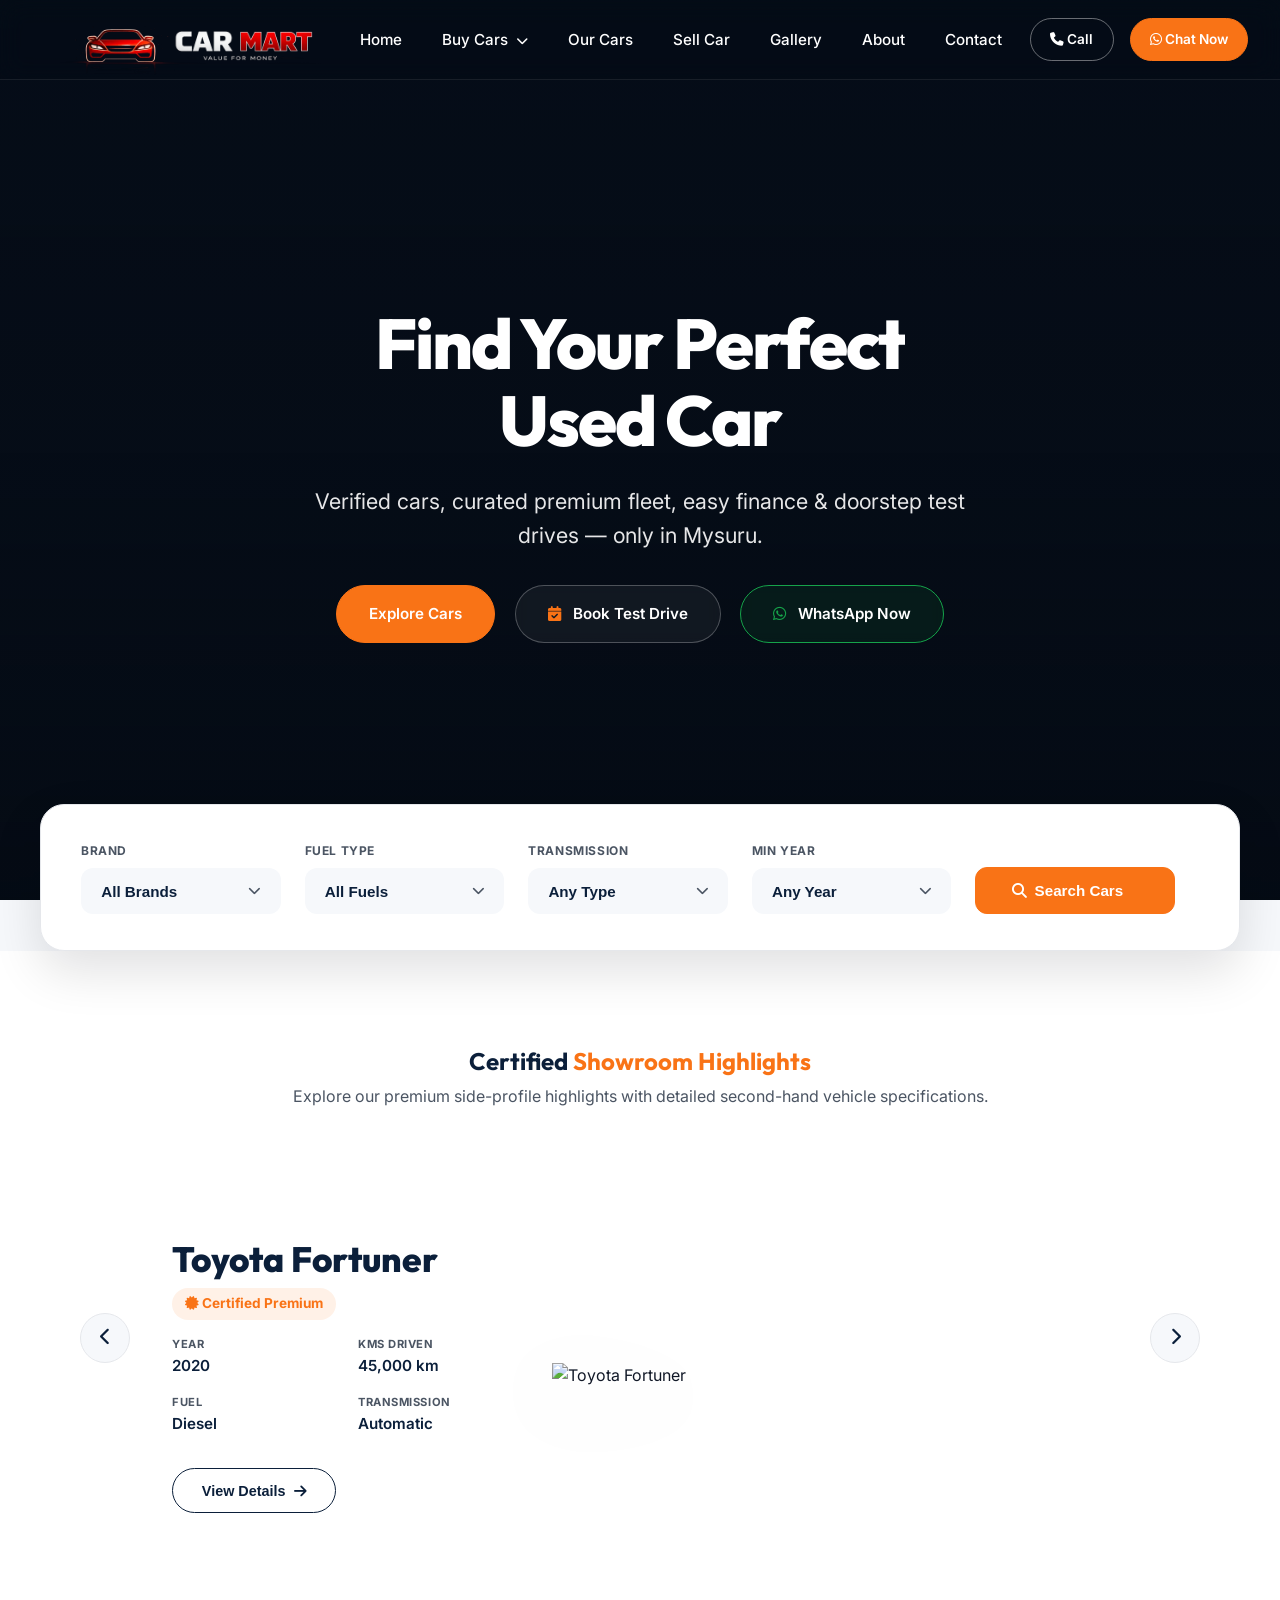
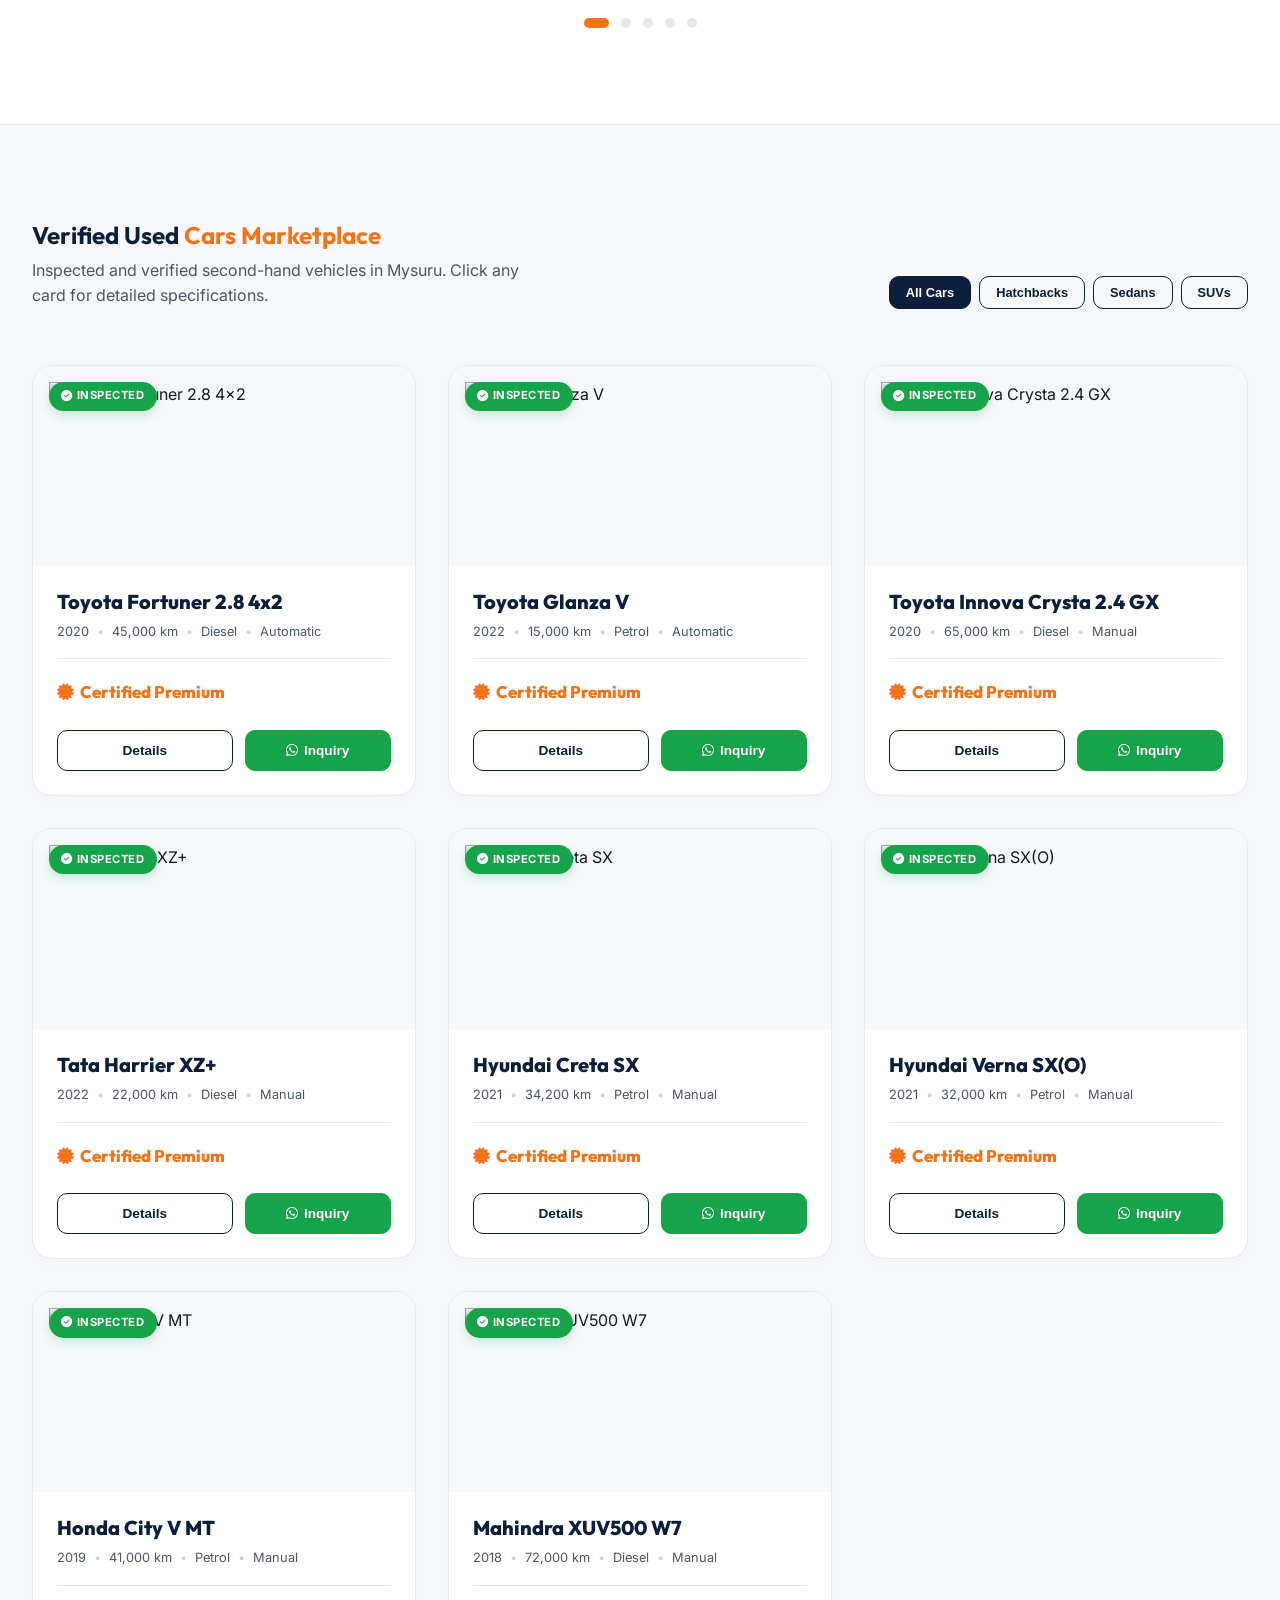
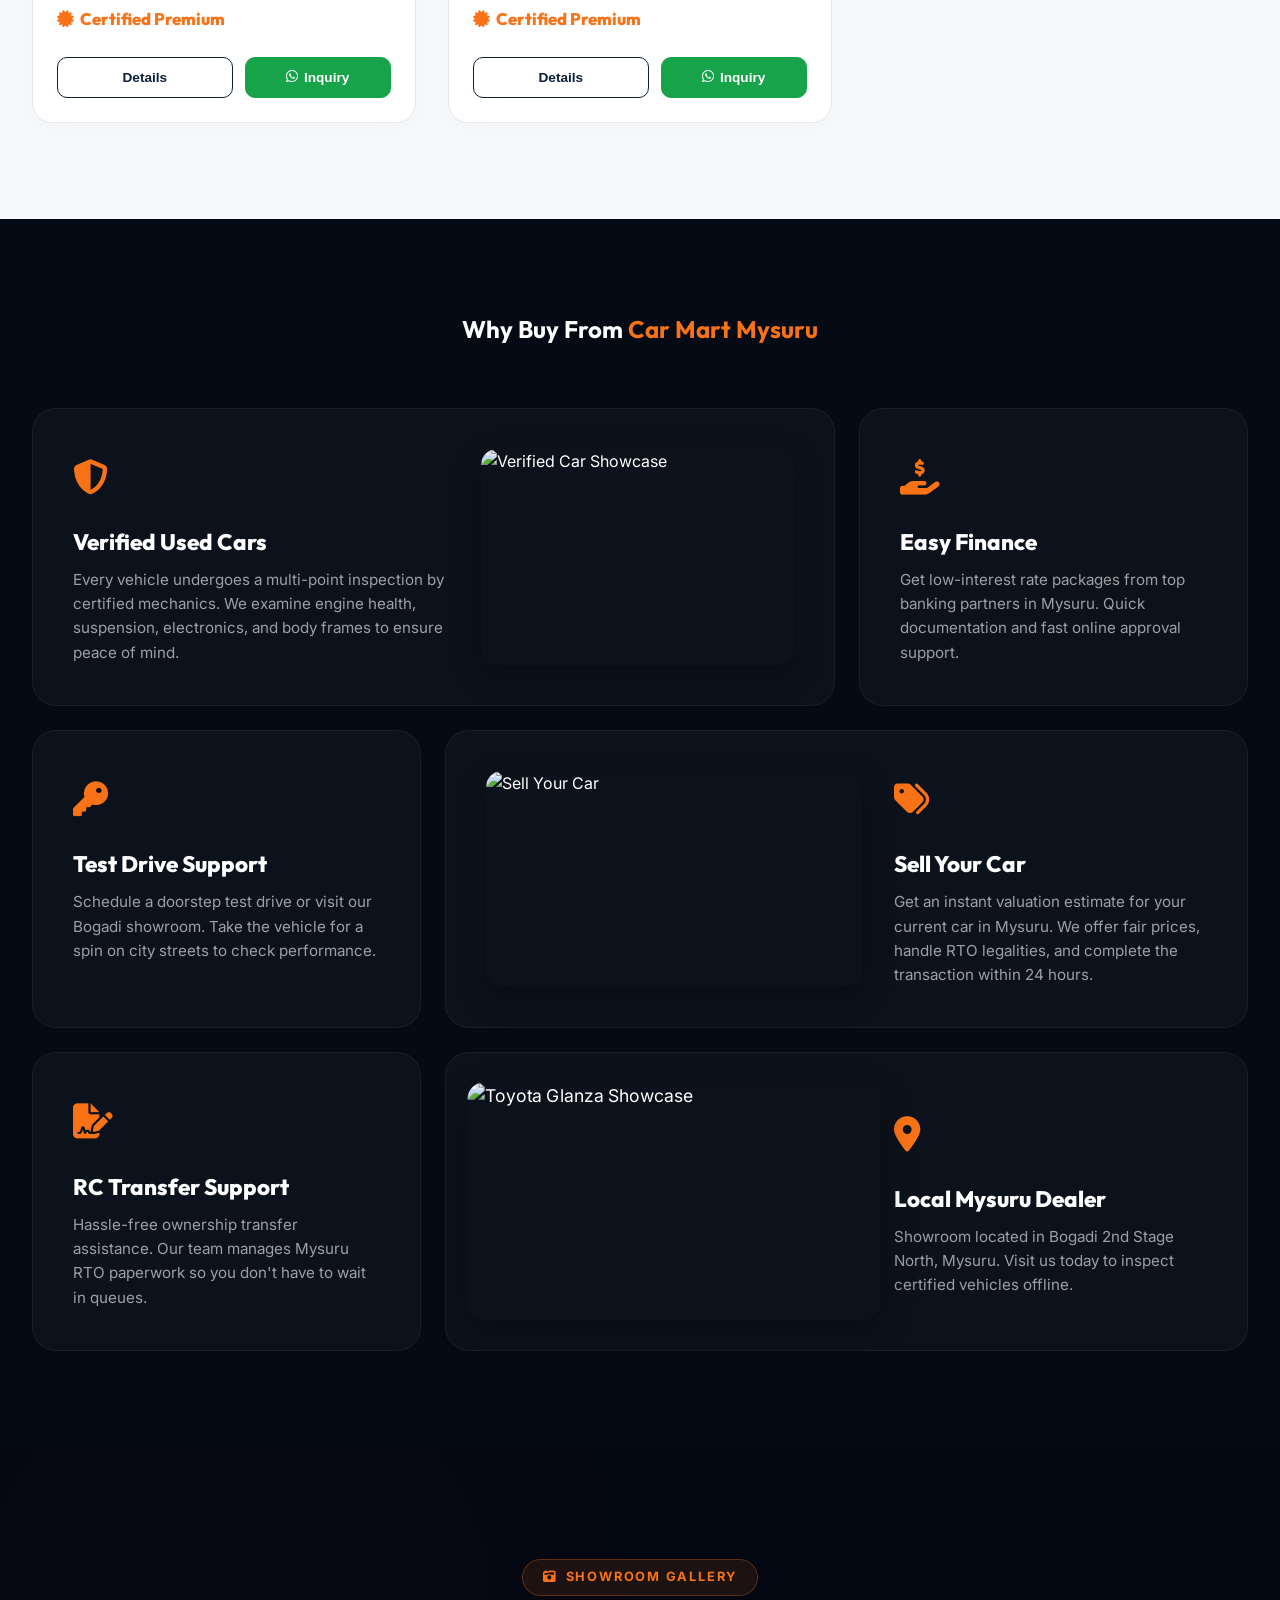
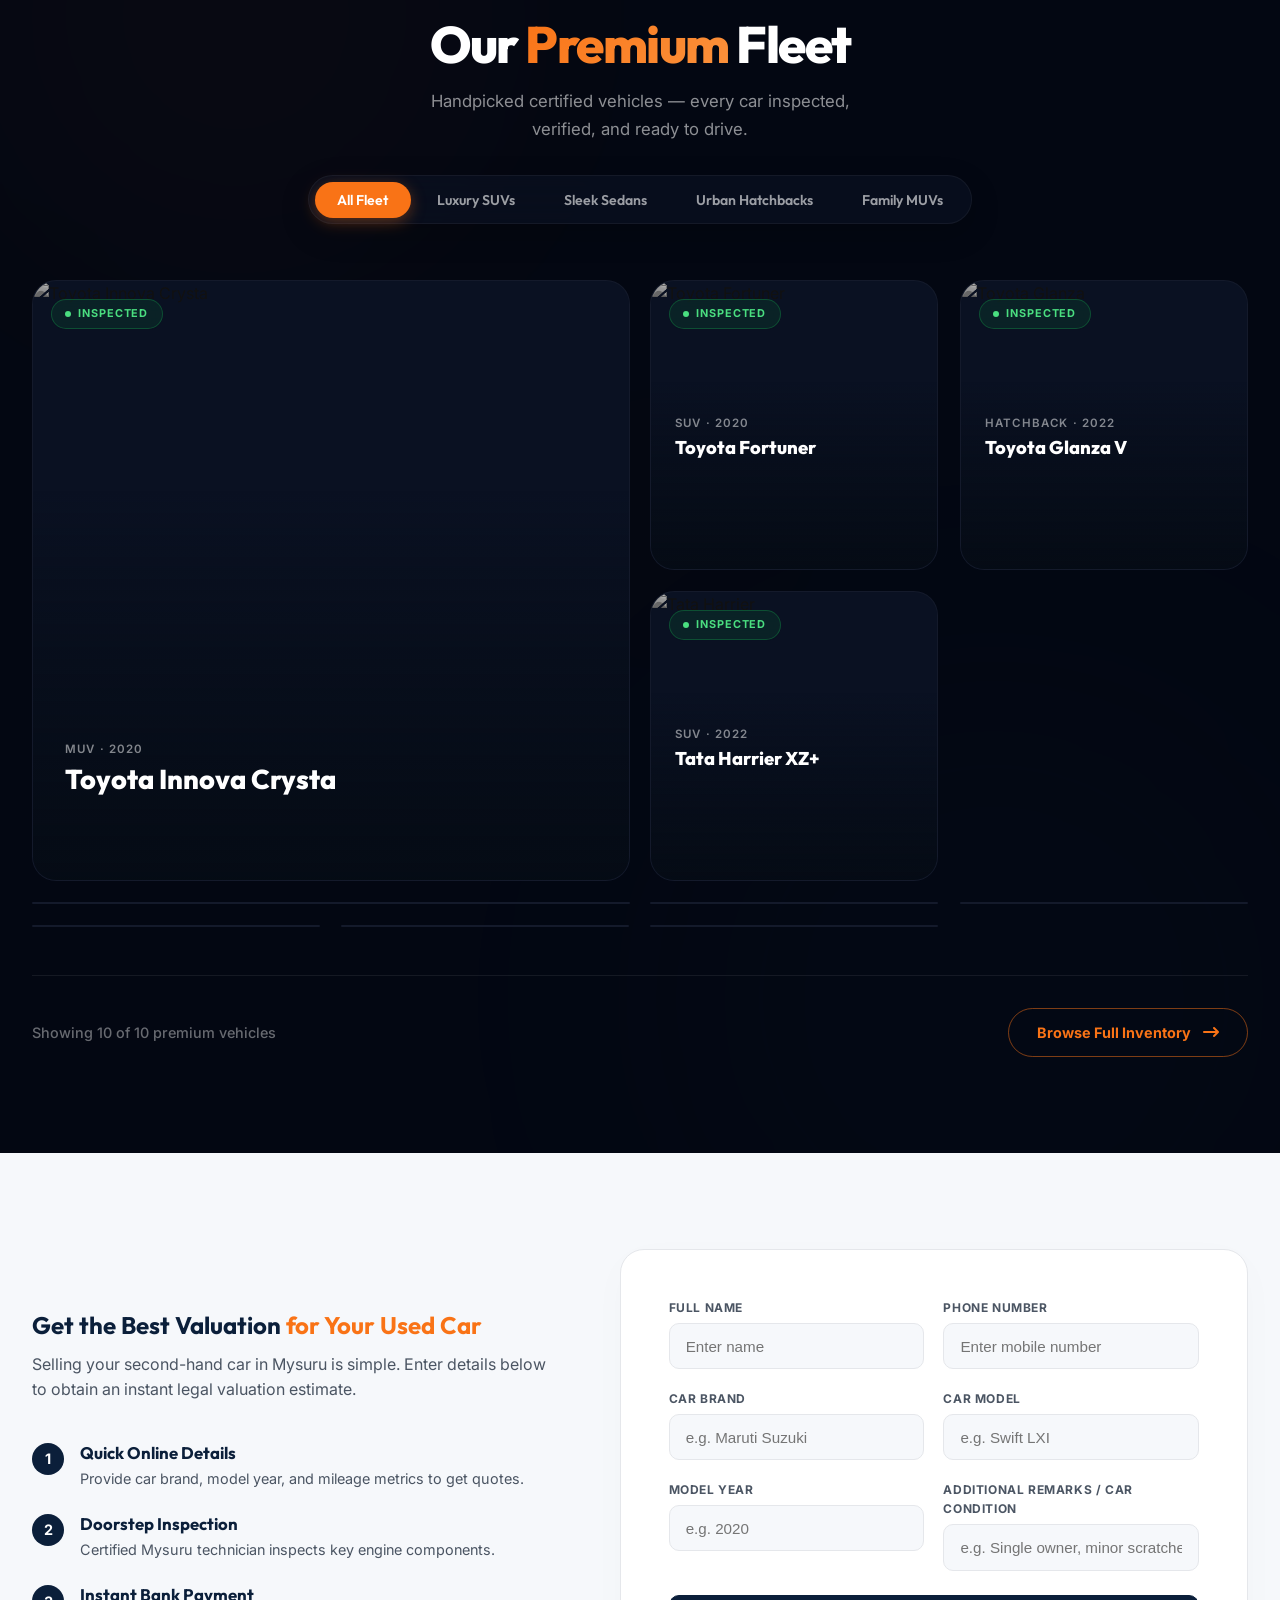
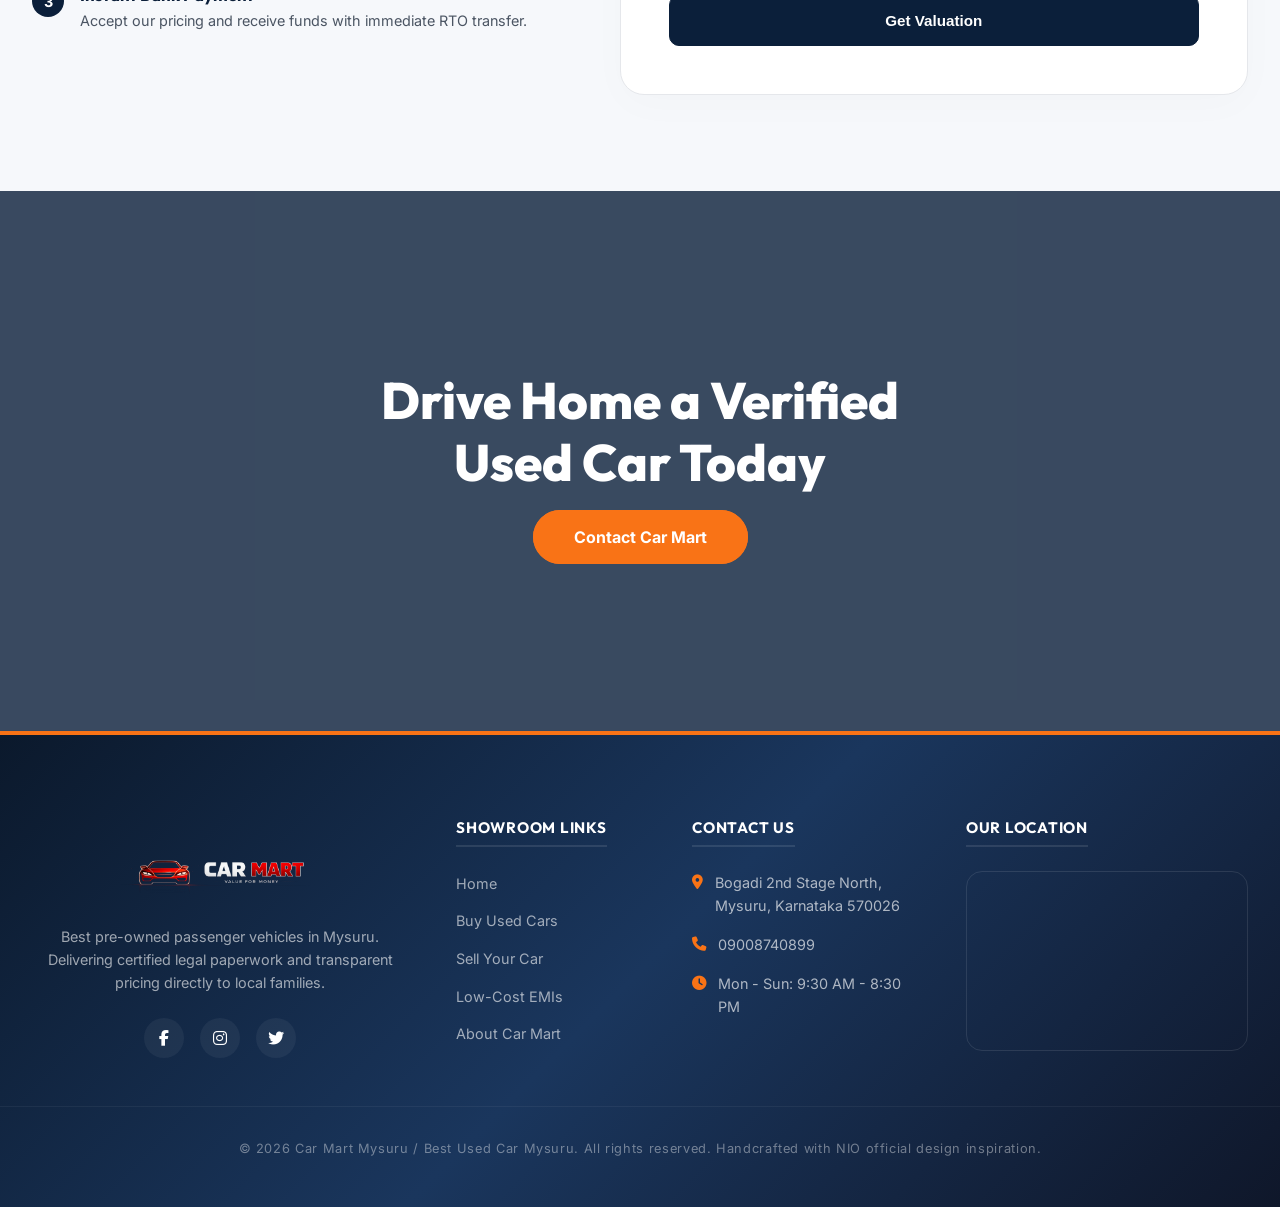
==== commit b09a6ce1: "Finalized branding, UI synchronization, footer styling, and full-screen loading animation" ====
--- a/index.html
+++ b/index.html
@@ -4,7 +4,7 @@
 <head>
   <meta charset="UTF-8">
   <meta name="viewport" content="width=device-width, initial-scale=1.0">
-  <title>Car Mart Mysore | Best Used Cars in Mysuru | Verified Second-Hand Showroom</title>
+  <title>Car Mart Mysuru | Best Used Cars in Mysuru | Verified Second-Hand Showroom</title>
   <link rel="icon" type="image/png" href="logo2.png">
   <meta name="description"
     content="Verified second-hand used cars in Mysuru. Easy finance, multi-point inspections, test drive support, and transparent pricing at Bogadi 2nd Stage.">
@@ -16,6 +16,48 @@
 
 <body>
 
+  <!-- ==========================================================================
+       0. LOADING SCREEN
+       ========================================================================== -->
+  <div id="cm-loader-bg">
+    <!-- Animated car on full-screen track -->
+    <div class="cm-moving-car">
+      <svg viewBox="0 0 240 80" class="cm-svg-car" xmlns="http://www.w3.org/2000/svg">
+        <!-- Chassis / Body -->
+        <path d="M20,55 C15,55 10,50 10,45 L15,35 C20,25 35,22 45,20 L80,10 C100,5 130,5 150,10 L185,25 C195,30 220,35 225,40 C230,45 230,50 225,55 Z" fill="none" stroke="#ff1e00" stroke-width="4" stroke-linecap="round" stroke-linejoin="round"/>
+        <!-- Windows -->
+        <path d="M70,20 L100,10 L135,10 C150,10 165,15 175,25 L85,25 Z" fill="none" stroke="#ffffff" stroke-width="2" stroke-linejoin="round"/>
+        <!-- Door line -->
+        <line x1="125" y1="10" x2="125" y2="25" stroke="#ffffff" stroke-width="2"/>
+        <line x1="85" y1="25" x2="175" y2="25" stroke="#ffffff" stroke-width="2"/>
+        <line x1="125" y1="25" x2="125" y2="55" stroke="#ff1e00" stroke-width="2"/>
+        <!-- Wheels -->
+        <circle cx="50" cy="55" r="14" fill="none" stroke="#ffffff" stroke-width="4"/>
+        <circle cx="180" cy="55" r="14" fill="none" stroke="#ffffff" stroke-width="4"/>
+        <!-- Inner wheel details -->
+        <circle cx="50" cy="55" r="5" fill="#ff1e00"/>
+        <circle cx="180" cy="55" r="5" fill="#ff1e00"/>
+      </svg>
+      <div class="cm-smoke-wrap">
+        <div class="cm-smoke cm-smoke-1"></div>
+        <div class="cm-smoke cm-smoke-2"></div>
+        <div class="cm-smoke cm-smoke-3"></div>
+      </div>
+    </div>
+
+    <!-- Centered Logo Reveal -->
+    <div class="cm-full-logo">
+      <img src="logo2.png" alt="Car Mart Logo">
+    </div>
+
+    <!-- Progress Bar -->
+    <div class="cm-progress-container">
+      <div class="cm-progress-text" id="cm-progress-val">0%</div>
+      <div class="cm-progress-bar-wrap">
+        <div class="cm-progress-fill"></div>
+      </div>
+    </div>
+  </div>
 
   <!-- ==========================================================================
        1. NAVIGATION BAR & MEGA MENU
@@ -48,40 +90,6 @@
                       class="fa-solid fa-arrow-right-long"></i></a>
                 </div>
               </div>
-              <div class="mega-grid">
-                <div class="mega-car-card" onclick="triggerCarModal(1)">
-                  <img src="public/images/fortuner.png" alt="Toyota Fortuner">
-                  <div class="mega-car-name">Toyota Fortuner</div>
-                </div>
-                <div class="mega-car-card" onclick="triggerCarModal(2)">
-                  <img src="public/images/glanza.png" alt="Toyota Glanza">
-                  <div class="mega-car-name">Toyota Glanza</div>
-                </div>
-                <div class="mega-car-card" onclick="triggerCarModal(3)">
-                  <img src="public/images/innova.png" alt="Toyota Innova Crysta">
-                  <div class="mega-car-name">Innova Crysta</div>
-                </div>
-                <div class="mega-car-card" onclick="triggerCarModal(4)">
-                  <img src="public/images/harrier.png" alt="Tata Harrier">
-                  <div class="mega-car-name">Tata Harrier</div>
-                </div>
-                <div class="mega-car-card" onclick="triggerCarModal(5)">
-                  <img src="public/images/creta.png" alt="Hyundai Creta">
-                  <div class="mega-car-name">Hyundai Creta</div>
-                </div>
-                <div class="mega-car-card" onclick="triggerCarModal(6)">
-                  <img src="public/images/verna.png" alt="Hyundai Verna">
-                  <div class="mega-car-name">Hyundai Verna</div>
-                </div>
-                <div class="mega-car-card" onclick="triggerCarModal(7)">
-                  <img src="public/images/city.png" alt="Honda City">
-                  <div class="mega-car-name">Honda City</div>
-                </div>
-                <div class="mega-car-card" onclick="triggerCarModal(8)">
-                  <img src="public/images/xuv500.png" alt="Mahindra XUV500">
-                  <div class="mega-car-name">Mahindra XUV500</div>
-                </div>
-              </div>
             </div>
           </div>
         </li>
@@ -115,7 +123,7 @@
           <h1 class="hero-title">Find Your Perfect<br>Used Car</h1>
         </div>
         <p class="hero-subtitle">Verified cars, curated premium fleet, easy finance &amp; doorstep test drives — only in
-          Mysore.</p>
+          Mysuru.</p>
         <div class="hero-buttons">
           <a href="#featured-cars" class="btn-hero btn-hero-solid">Explore Cars</a>
           <a href="https://wa.me/919008740899?text=Hello%20Car%20Mart,%20I%20would%20like%20to%20book%20a%20doorstep%20test%20drive."
@@ -399,7 +407,7 @@
       <div class="section-header">
         <div>
           <h2 class="section-title">Verified Used <span>Cars Marketplace</span></h2>
-          <p class="section-desc">Inspected and verified second-hand vehicles in Mysore. Click any card for detailed
+          <p class="section-desc">Inspected and verified second-hand vehicles in Mysuru. Click any card for detailed
             specifications.</p>
         </div>
         <div id="filter-pills-container" style="display: flex; gap: 0.5rem; flex-wrap: wrap;">
@@ -426,7 +434,7 @@
        ========================================================================== -->
   <section id="modular-grid">
     <div class="container">
-      <h2 class="grid-title">Why Buy From <span>Car Mart Mysore</span></h2>
+      <h2 class="grid-title">Why Buy From <span>Car Mart Mysuru</span></h2>
 
       <div class="modular-layout">
         <!-- Card 1: Verified Cars (Double Width) -->
@@ -445,7 +453,7 @@
           <div>
             <div class="grid-card-icon"><i class="fa-solid fa-hand-holding-dollar"></i></div>
             <h3 class="grid-card-title">Easy Finance</h3>
-            <p class="grid-card-text">Get low-interest rate packages from top banking partners in Mysore. Quick
+            <p class="grid-card-text">Get low-interest rate packages from top banking partners in Mysuru. Quick
               documentation and fast online approval support.</p>
           </div>
         </div>
@@ -466,7 +474,7 @@
           <div>
             <div class="grid-card-icon"><i class="fa-solid fa-tags"></i></div>
             <h3 class="grid-card-title">Sell Your Car</h3>
-            <p class="grid-card-text">Get an instant valuation estimate for your current car in Mysore. We offer fair
+            <p class="grid-card-text">Get an instant valuation estimate for your current car in Mysuru. We offer fair
               prices, handle RTO legalities, and complete the transaction within 24 hours.</p>
           </div>
         </div>
@@ -476,16 +484,17 @@
           <div>
             <div class="grid-card-icon"><i class="fa-solid fa-file-signature"></i></div>
             <h3 class="grid-card-title">RC Transfer Support</h3>
-            <p class="grid-card-text">Hassle-free ownership transfer assistance. Our team manages Mysore RTO paperwork
+            <p class="grid-card-text">Hassle-free ownership transfer assistance. Our team manages Mysuru RTO paperwork
               so you don't have to wait in queues.</p>
           </div>
         </div>
 
-        <!-- Card 6: Local Mysore Dealer -->
-        <div class="grid-card">
+        <!-- Card 6: Local Mysuru Dealer -->
+        <div class="grid-card grid-card-double">
+          <img src="public/images/glanza.png" alt="Toyota Glanza Showcase" class="grid-card-double-img" style="object-fit: contain; transform: scale(1.1);">
           <div>
             <div class="grid-card-icon"><i class="fa-solid fa-location-dot"></i></div>
-            <h3 class="grid-card-title">Local Mysore Dealer</h3>
+            <h3 class="grid-card-title">Local Mysuru Dealer</h3>
             <p class="grid-card-text">Showroom located in Bogadi 2nd Stage North, Mysuru. Visit us today to inspect
               certified vehicles offline.</p>
           </div>
@@ -711,11 +720,54 @@
           <div class="gallery-shimmer"></div>
         </div>
 
+        <!-- New Premium SUV -->
+        <div class="gallery-item" data-category="SUV" onclick="triggerCarModal(9)">
+          <div class="gallery-glow"></div>
+          <div class="gallery-img-wrap">
+            <img src="public/images/premium_suv.png" alt="Premium SUV" loading="lazy">
+          </div>
+          <div class="gallery-overlay">
+            <div class="gallery-item-info">
+              <span class="gallery-item-cat">SUV · 2023</span>
+              <h3 class="gallery-item-name">Premium Black SUV</h3>
+              <div class="gallery-item-specs">
+                <span class="spec-pill"><i class="fa-solid fa-calendar-days"></i> 2023</span>
+                <span class="spec-pill"><i class="fa-solid fa-gauge-high"></i> 15K km</span>
+                <span class="spec-pill"><i class="fa-solid fa-gas-pump"></i> Diesel</span>
+                <span class="spec-pill"><i class="fa-solid fa-gears"></i> Auto</span>
+              </div>
+            </div>
+            <div class="gallery-cta">View Details <i class="fa-solid fa-arrow-right"></i></div>
+          </div>
+          <div class="gallery-shimmer"></div>
+        </div>
+
+        <!-- New Premium Sedan -->
+        <div class="gallery-item" data-category="Sedan" onclick="triggerCarModal(10)">
+          <div class="gallery-glow"></div>
+          <div class="gallery-img-wrap">
+            <img src="public/images/premium_sedan.png" alt="Luxury Sedan" loading="lazy">
+          </div>
+          <div class="gallery-overlay">
+            <div class="gallery-item-info">
+              <span class="gallery-item-cat">Sedan · 2024</span>
+              <h3 class="gallery-item-name">Luxury White Sedan</h3>
+              <div class="gallery-item-specs">
+                <span class="spec-pill"><i class="fa-solid fa-calendar-days"></i> 2024</span>
+                <span class="spec-pill"><i class="fa-solid fa-gauge-high"></i> 5K km</span>
+                <span class="spec-pill"><i class="fa-solid fa-gas-pump"></i> Petrol</span>
+                <span class="spec-pill"><i class="fa-solid fa-gears"></i> Auto</span>
+              </div>
+            </div>
+            <div class="gallery-cta">View Details <i class="fa-solid fa-arrow-right"></i></div>
+          </div>
+          <div class="gallery-shimmer"></div>
+        </div>
       </div>
 
       <!-- Bottom CTA -->
       <div class="gallery-bottom-cta">
-        <p id="gallery-count-text">Showing 8 of 8 premium vehicles</p>
+        <p id="gallery-count-text">Showing 10 of 10 premium vehicles</p>
         <a href="#featured-cars" class="gallery-btn-all" onclick="scrollToSection('#featured-cars')">
           <span>Browse Full Inventory</span>
           <i class="fa-solid fa-arrow-right-long"></i>
@@ -820,8 +872,8 @@
   <footer id="contact">
     <div class="container footer-grid">
       <div class="footer-brand">
-        <img src="logo2.png" alt="CAR MART Logo" style="height: 160px; width: auto; margin-bottom: 1.5rem;">
-        <p>Best pre-owned passenger vehicles in Mysore. Delivering certified legal paperwork and transparent pricing
+        <img src="logo2.png" alt="CAR MART Logo" style="width: 240px; height: auto; margin: -20px auto -30px auto; display: block;">
+        <p>Best pre-owned passenger vehicles in Mysuru. Delivering certified legal paperwork and transparent pricing
           directly to local families.</p>
         <div class="footer-socials">
           <a href="#" class="social-icon"><i class="fa-brands fa-facebook-f"></i></a>
@@ -862,7 +914,7 @@
       <div class="footer-links-col">
         <h4>Our Location</h4>
         <div class="footer-map-wrap">
-          <!-- Embed Google Maps Bogadi Mysore Location -->
+          <!-- Embed Google Maps Bogadi Mysuru Location -->
           <iframe
             src="https://www.google.com/maps/embed?pb=!1m18!1m12!1m3!1d3898.3496924845564!2d76.6080517757962!3d12.302319087957723!2m3!1f0!2f0!3f0!3m2!1i1024!2i768!4f13.1!3m3!1m2!1s0x3baf7ad399999999%3A0xe54e63e26bbbbbbb!2sBogadi%202nd%20Stage%20North%2C%20Mysuru%2C%20Karnataka%20570026!5e0!3m2!1sen!2sin!4v1716123000000!5m2!1sen!2sin"
             allowfullscreen="" loading="lazy"></iframe>
@@ -871,7 +923,7 @@
     </div>
 
     <div class="container footer-bottom">
-      &copy; 2026 Car Mart Mysore / Best Used Car Mysore. All rights reserved. Handcrafted with NIO official design
+      &copy; 2026 Car Mart Mysuru / Best Used Car Mysuru. All rights reserved. Handcrafted with NIO official design
       inspiration.
     </div>
   </footer>
--- a/style.css
+++ b/style.css
@@ -225,47 +225,46 @@
   box-shadow: 0 4px 12px rgba(249, 115, 22, 0.3);
 }
 
-/* Make the parent item static so the dropdown aligns to the screen */
+/* Make the parent item relative so the dropdown aligns to it */
 .nav-item-mega {
-  position: static;
+  position: relative;
 }
 
 /* Mega Menu container */
 .mega-menu {
   position: absolute;
   top: 100%;
-  left: 0;
-  width: 100%; /* Full screen width relative to the fixed navbar */
+  left: 50%;
+  width: 260px;
   background: #FFFFFF;
-  border-top: 1px solid var(--border-color);
+  border-radius: 12px;
+  border: 1px solid var(--border-color);
   box-shadow: 0 10px 40px rgba(0, 0, 0, 0.08);
   color: var(--text-dark);
   opacity: 0;
   visibility: hidden;
-  transform: translateY(15px);
+  transform: translateY(15px) translateX(-50%);
   transition: all 0.3s cubic-bezier(0.25, 1, 0.5, 1);
-  padding: 2.5rem 0;
+  padding: 1.5rem;
   z-index: 999;
 }
 
 .nav-item-mega:hover .mega-menu {
   opacity: 1;
   visibility: visible;
-  transform: translateY(0);
+  transform: translateY(15px) translateX(-50%);
 }
 
 .mega-container {
-  display: grid;
-  grid-template-columns: 240px 1fr;
-  gap: 3rem;
-  max-width: 1280px;
-  margin: 0 auto;
-  padding: 0 2rem;
+  display: block;
+  width: 100%;
+  margin: 0;
+  padding: 0;
 }
 
 .mega-sidebar {
-  border-right: 1px solid var(--border-color);
-  padding-right: 2rem;
+  border-right: none;
+  padding-right: 0;
 }
 
 .mega-sidebar-title {
@@ -1646,12 +1645,12 @@
   object-fit: cover;
   object-position: center;
   transition: transform 0.7s cubic-bezier(0.25, 0.46, 0.45, 0.94), filter 0.5s ease;
-  filter: brightness(0.7) saturate(0.9);
+  filter: grayscale(100%) brightness(0.7);
 }
 
 .gallery-item:hover .gallery-img-wrap img {
   transform: scale(1.05) translateZ(10px);
-  filter: brightness(0.55) saturate(1.1);
+  filter: grayscale(0%) brightness(0.75) saturate(1.2);
 }
 
 /* ── Dark Gradient Overlay ── */
@@ -2183,17 +2182,21 @@
    12. CONTACT FOOTER
    ========================================================================== */
 footer {
-  background: var(--primary);
-  color: #FFFFFF;
-  padding: 5rem 0 2rem;
-  border-top: 1px solid rgba(255,255,255,0.05);
+  background: linear-gradient(135deg, #0b192c 0%, #1a365d 50%, #0f172a 100%);
+  color: #FFFFFF;
+  padding: 5rem 0 3rem;
+  border-top: 4px solid var(--accent-orange);
 }
 
 .footer-grid {
   display: grid;
-  grid-template-columns: 1.2fr 1fr 1fr 1.3fr;
-  gap: 4rem;
-  margin-bottom: 4rem;
+  grid-template-columns: 2fr 1fr 1.2fr 1.5fr;
+  gap: 3rem;
+  margin-bottom: 3rem;
+}
+
+.footer-brand {
+  text-align: center;
 }
 
 .footer-brand h3 {
@@ -2216,6 +2219,7 @@
 
 .footer-socials {
   display: flex;
+  justify-content: center;
   gap: 1rem;
 }
 
@@ -2562,4 +2566,150 @@
     height: 180px;
   }
   .calc-outputs {
-
+    flex-direction: column;
+  }
+}
+
+/* ==========================================================================
+   10. LOADING SCREEN STYLES
+   ========================================================================== */
+#cm-loader-bg {
+  position: fixed;
+  inset: 0;
+  background-color: #000;
+  z-index: 999999;
+  display: flex;
+  align-items: center;
+  justify-content: center;
+  transition: opacity 0.5s ease-out;
+}
+
+/* Removed .cm-loader-area since we use full viewport width now */
+
+.cm-moving-car {
+  position: absolute;
+  top: 40%;
+  left: -20%;
+  transform: translateY(-50%);
+  display: flex;
+  align-items: center;
+  z-index: 10;
+}
+
+.cm-svg-car {
+  width: 180px;
+  height: auto;
+  z-index: 2;
+}
+
+.cm-smoke-wrap {
+  position: absolute;
+  bottom: 10px;
+  left: -30px;
+  width: 60px;
+  height: 20px;
+  z-index: 1;
+}
+
+.cm-smoke {
+  position: absolute;
+  bottom: 0;
+  width: 15px;
+  height: 15px;
+  background-color: rgba(255, 255, 255, 0.4);
+  border-radius: 50%;
+  filter: blur(4px);
+  opacity: 0;
+  animation: cmSmokeAnim 0.8s linear infinite;
+}
+
+.cm-smoke-1 { left: 30px; animation-delay: 0s; }
+.cm-smoke-2 { left: 15px; animation-delay: 0.3s; }
+.cm-smoke-3 { left: 0px; animation-delay: 0.6s; }
+
+@keyframes cmSmokeAnim {
+  0% { transform: scale(0.5) translate(0, 0); opacity: 0.8; }
+  100% { transform: scale(3) translate(-30px, -10px); opacity: 0; }
+}
+
+.cm-full-logo {
+  position: absolute;
+  top: 50%;
+  left: 50%;
+  transform: translate(-50%, -50%) scale(0.9);
+  opacity: 0;
+  transition: all 0.5s ease-out;
+  z-index: 5;
+}
+
+.cm-full-logo img {
+  max-height: 250px;
+  width: 100%;
+  object-fit: contain;
+}
+
+/* Progress Bar */
+.cm-progress-container {
+  position: absolute;
+  bottom: 25%;
+  left: 50%;
+  transform: translateX(-50%);
+  display: flex;
+  flex-direction: column;
+  align-items: center;
+  gap: 0.8rem;
+  z-index: 10;
+}
+
+.cm-progress-text {
+  color: #fff;
+  font-family: 'Syne', sans-serif;
+  font-size: 1.2rem;
+  font-weight: 700;
+  letter-spacing: 2px;
+}
+
+.cm-progress-bar-wrap {
+  width: 40vw;
+  height: 4px;
+  background: rgba(255, 255, 255, 0.1);
+  border-radius: 4px;
+  overflow: hidden;
+  position: relative;
+}
+
+.cm-progress-fill {
+  position: absolute;
+  top: 0;
+  left: 0;
+  height: 100%;
+  width: 0%;
+  background: #ff1e00;
+  border-radius: 4px;
+  transition: width 0.1s linear;
+}
+
+@media (max-width: 768px) {
+  .cm-progress-bar-wrap {
+    width: 75vw;
+  }
+}
+
+.cm-drive-animation {
+  animation: cmDrive 3s cubic-bezier(0.3, 0, 0.2, 1) forwards;
+}
+
+@keyframes cmDrive {
+  0% { left: -20%; }
+  100% { left: 110%; }
+}
+
+.cm-reveal-logo {
+  opacity: 1 !important;
+  transform: scale(1) !important;
+}
+
+.cm-loader-hide {
+  opacity: 0 !important;
+  pointer-events: none;
+}
